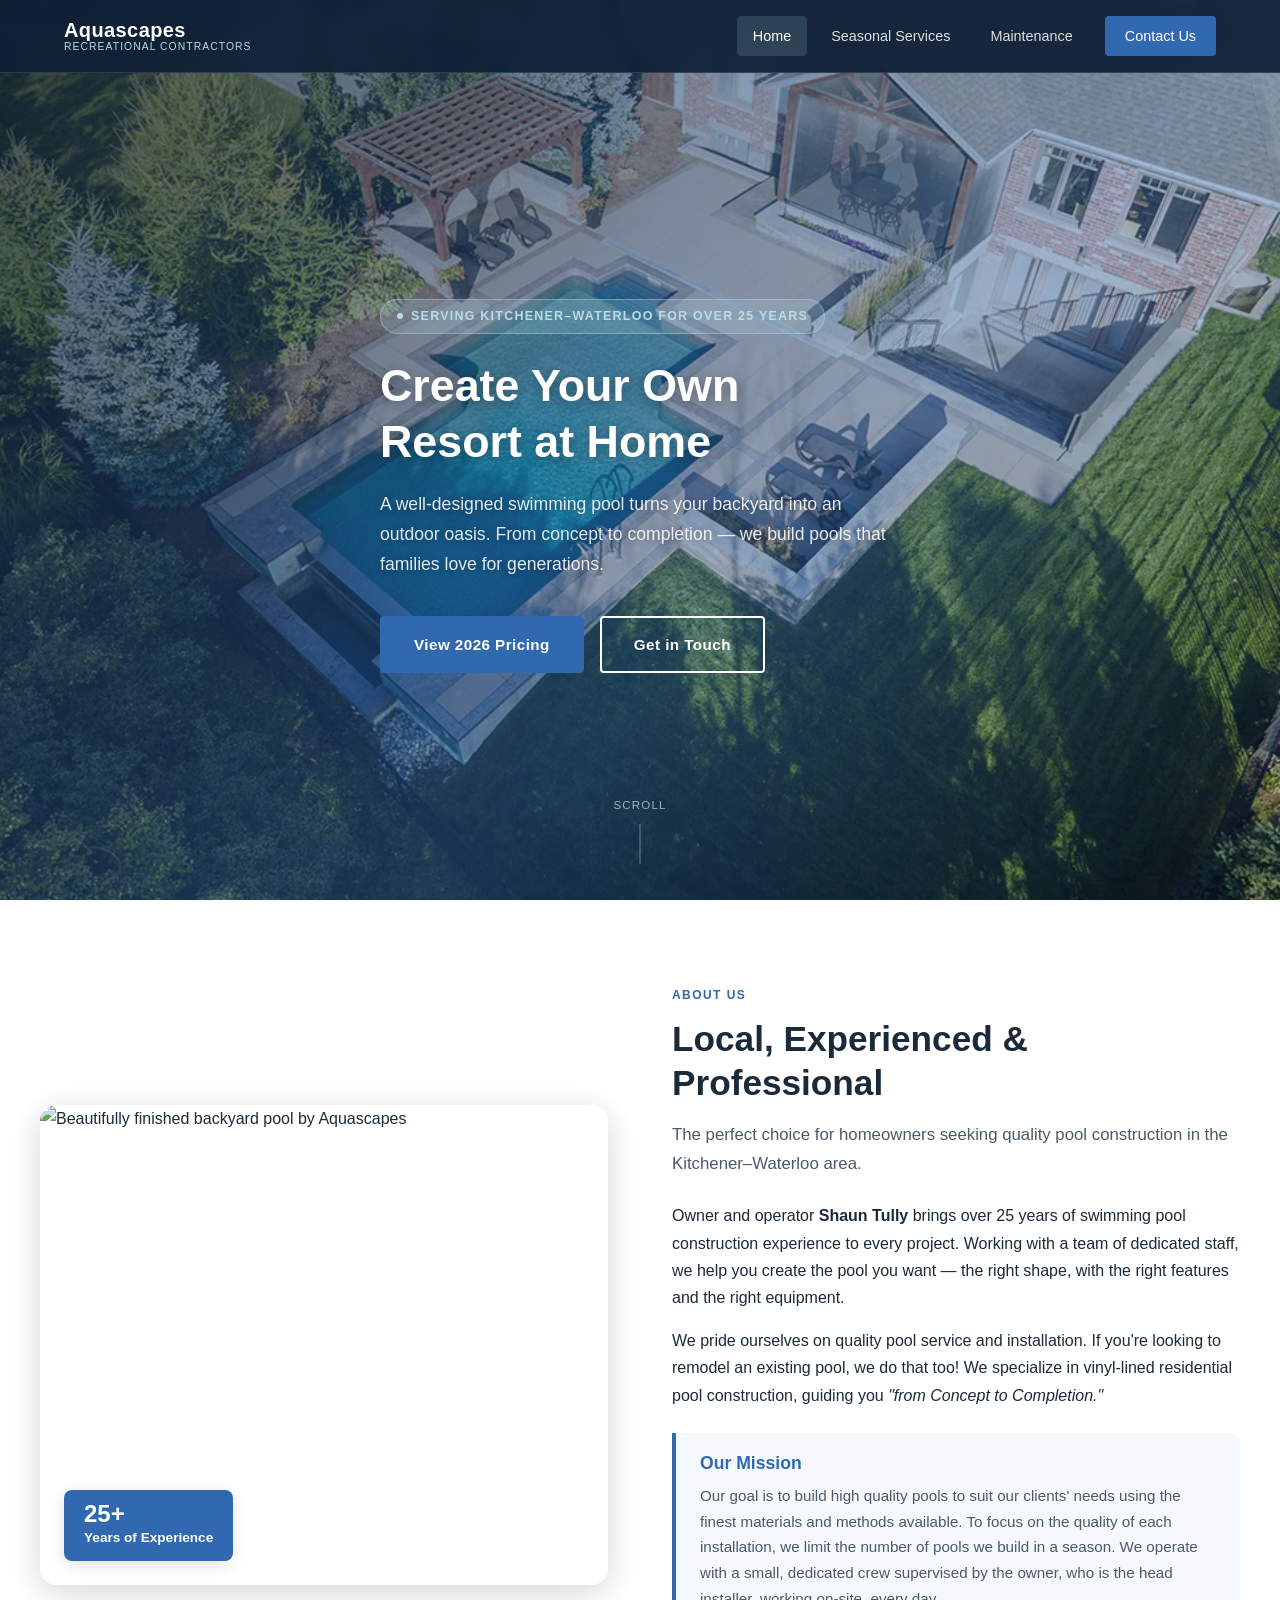
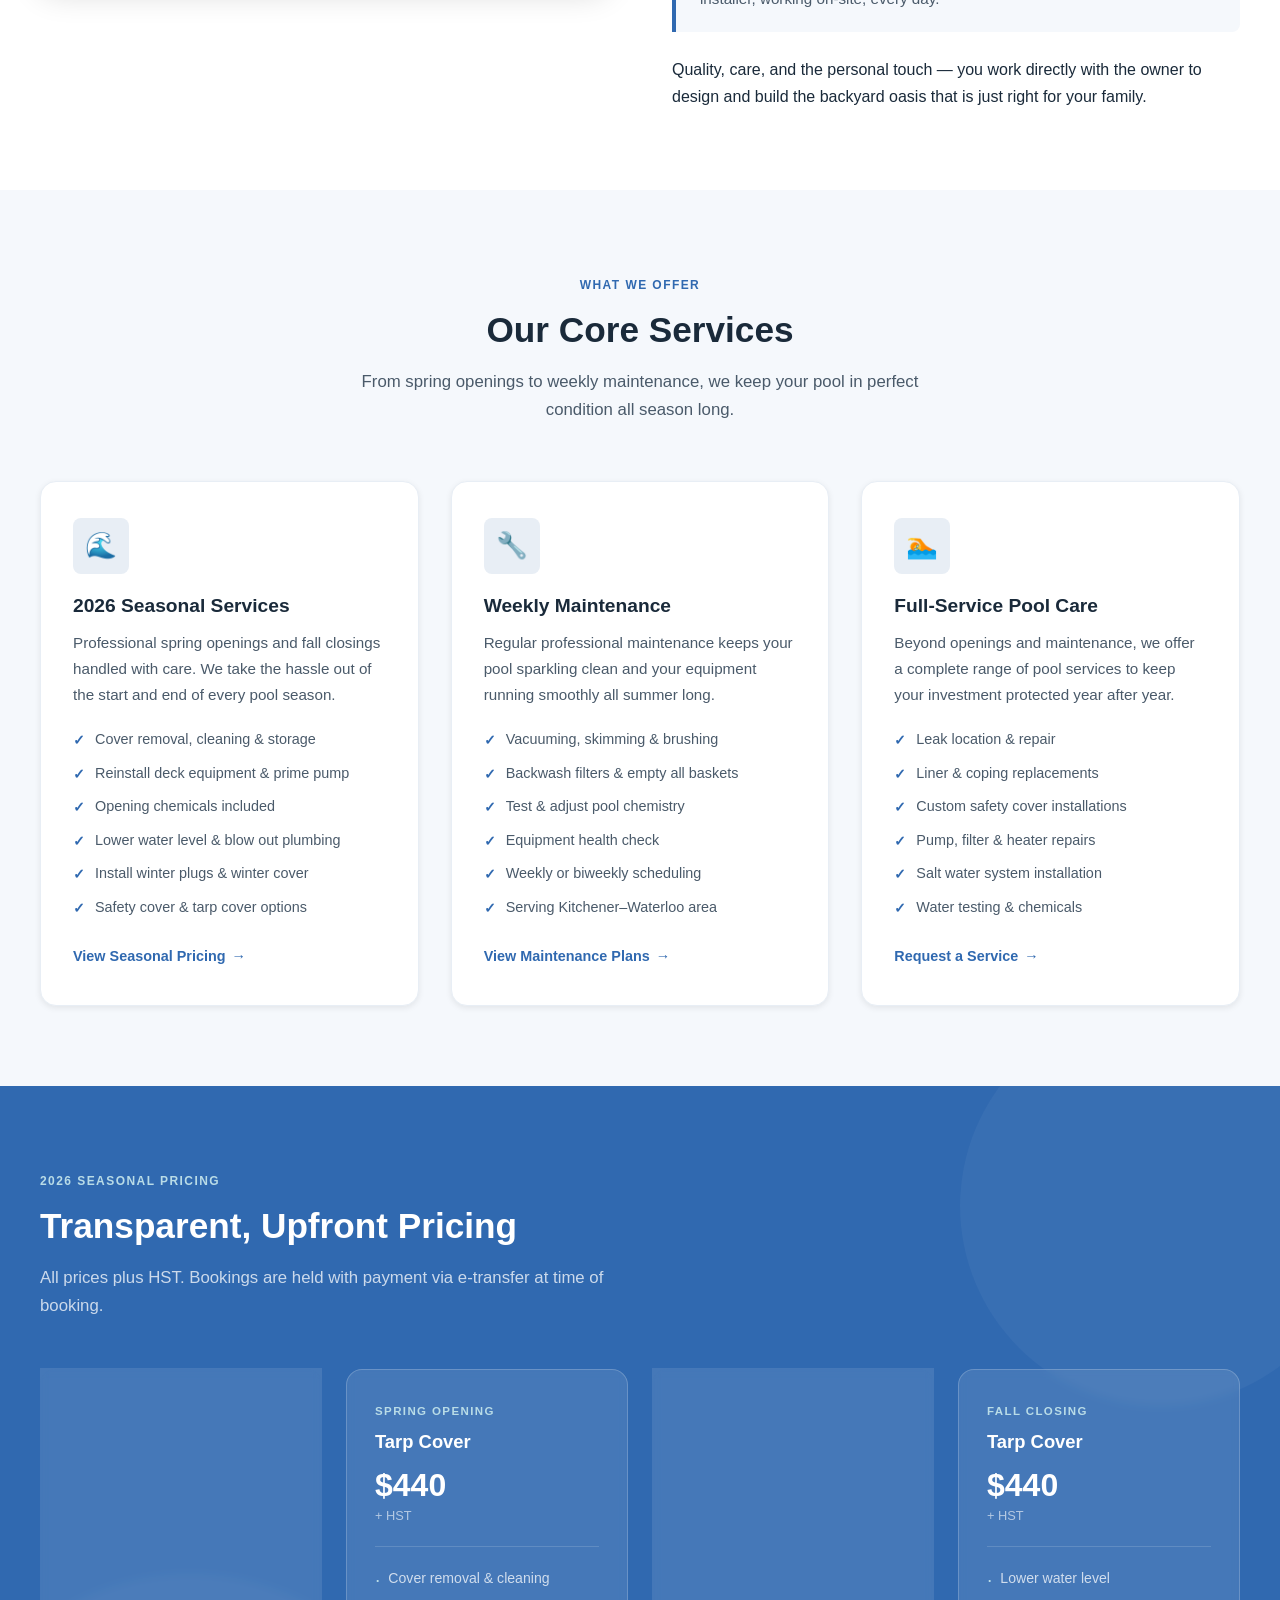
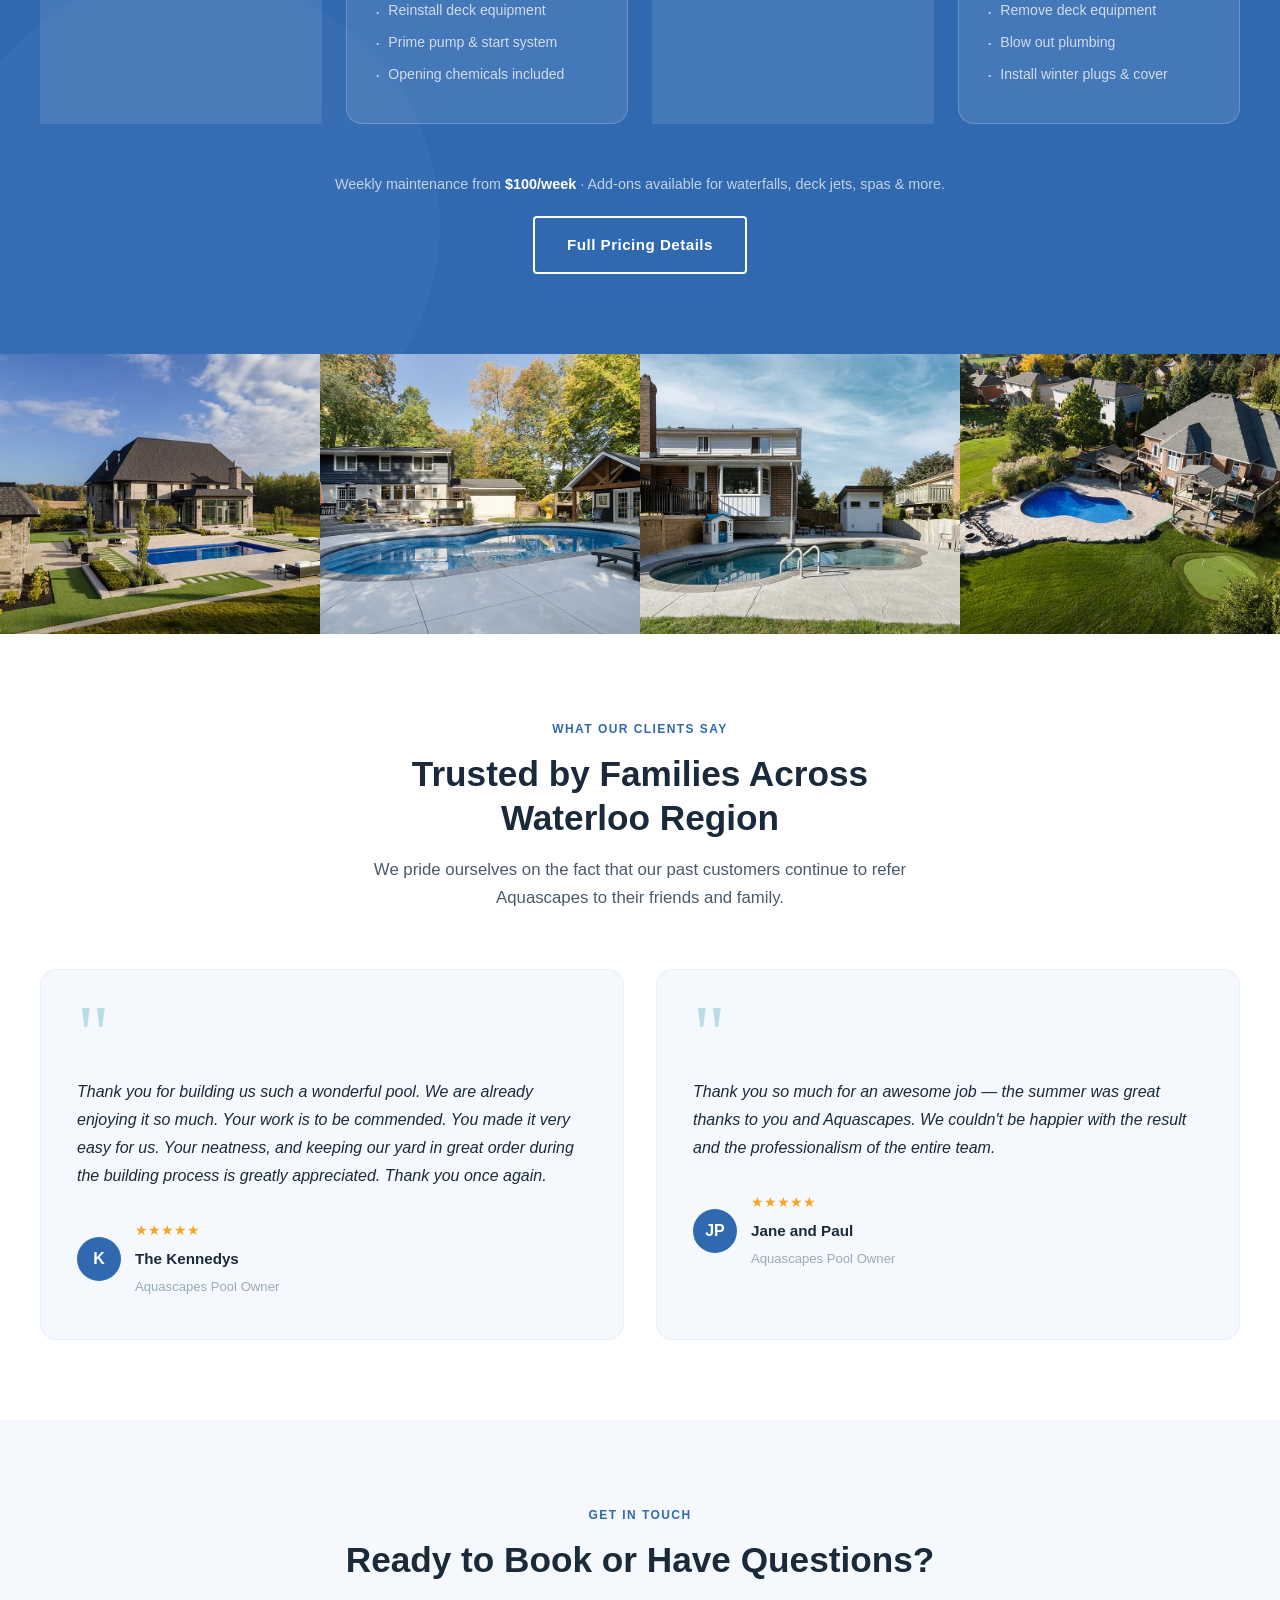
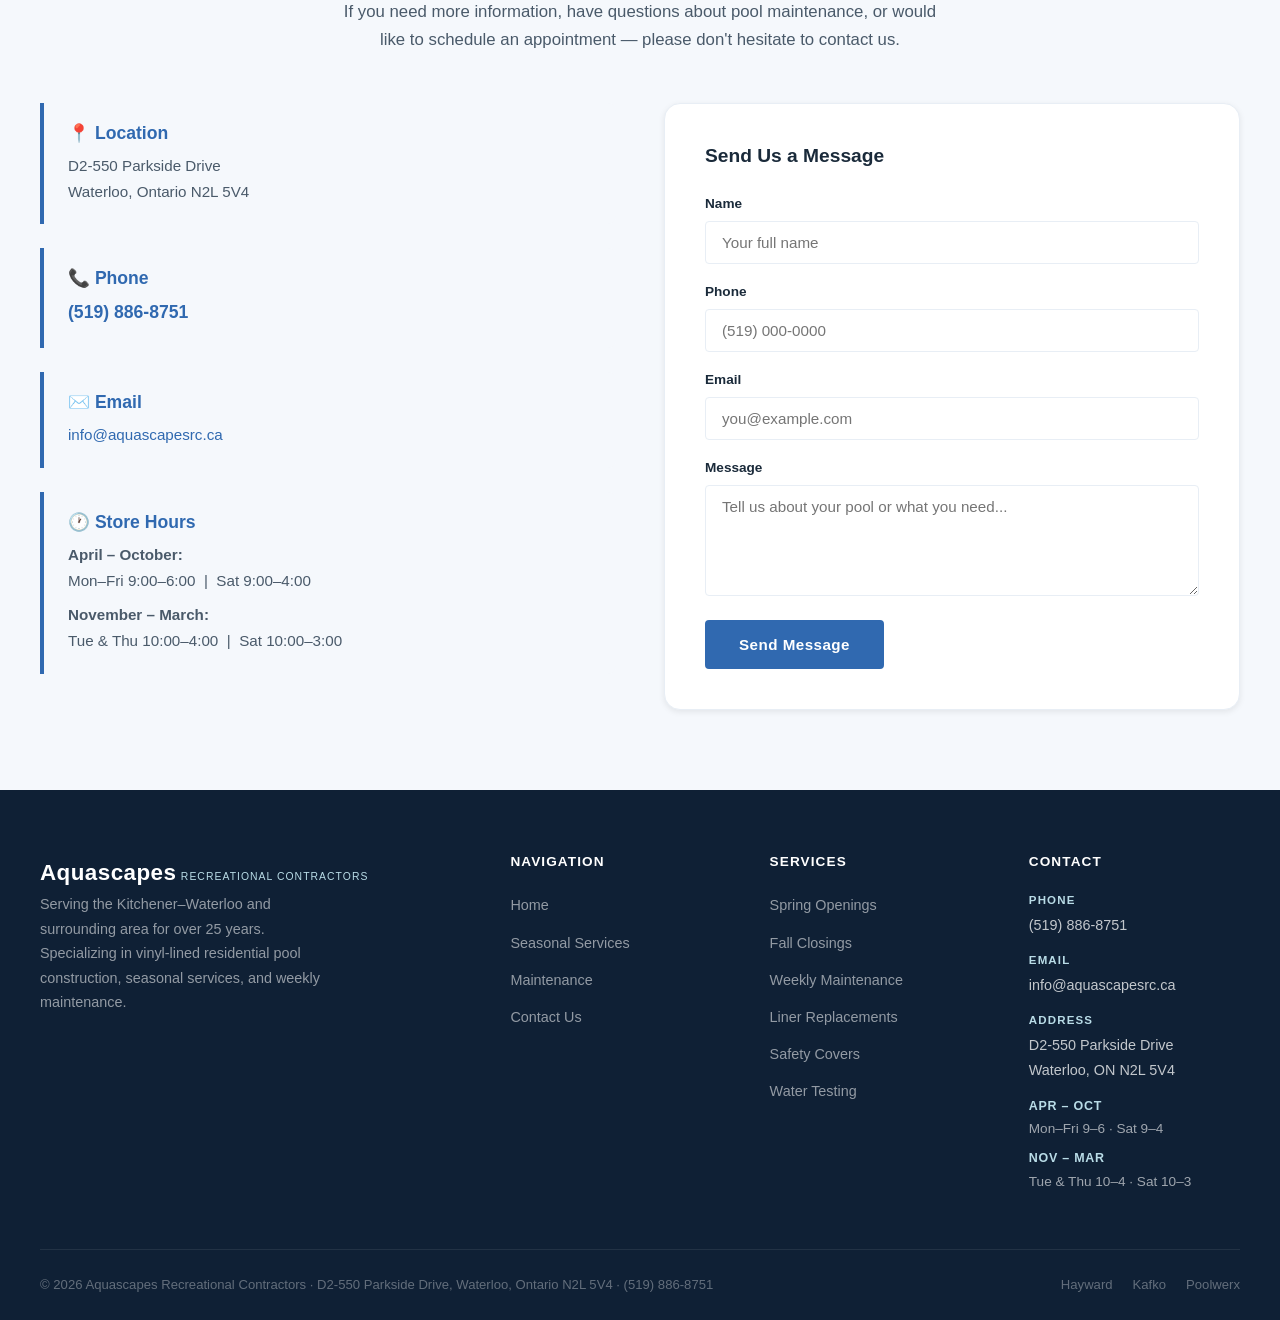
==== index.html @ 09ba7170 "updated md files" ====
<!DOCTYPE html>
<html lang="en">
<head>
  <meta charset="UTF-8">
  <meta name="viewport" content="width=device-width, initial-scale=1.0">
  <meta name="description" content="Pool design, installation and maintenance in Waterloo Ontario. Aquascapes Recreational Contractors builds high quality pools and provides seasonal openings, closings, and weekly maintenance. Serving Kitchener-Waterloo and surrounding area.">
  <meta name="keywords" content="pool installation, pool service, pool opening, pool closing, pool maintenance, Kitchener, Waterloo, Guelph, Ontario, vinyl pool, safety cover">
  <title>Aquascapes Recreational Contractors — Waterloo, Ontario</title>
  <link rel="stylesheet" href="style.css">
</head>
<body>

  <!-- ============================================================
       NAVIGATION
       ============================================================ -->
  <header class="site-header" id="site-header">
    <nav class="nav-inner" aria-label="Main navigation">
      <a href="index.html" class="nav-logo" aria-label="Aquascapes home">
        <span class="nav-logo-name">Aquascapes</span>
        <span class="nav-logo-tagline">Recreational Contractors</span>
      </a>

      <button class="nav-toggle" id="nav-toggle" aria-label="Toggle navigation" aria-expanded="false">
        <span></span>
        <span></span>
        <span></span>
      </button>

      <ul class="nav-menu" id="nav-menu" role="list">
        <li><a href="index.html" class="active">Home</a></li>
        <li><a href="seasonal-services.html">Seasonal Services</a></li>
        <li><a href="maintenance.html">Maintenance</a></li>
        <li><a href="#contact" class="nav-cta">Contact Us</a></li>
      </ul>
    </nav>
  </header>

  <main>

    <!-- ============================================================
         HERO SECTION
         ============================================================ -->
    <section class="hero" id="home" aria-label="Hero">
      <div class="hero-bg" id="hero-bg" role="img" aria-label="Aerial view of a beautiful backyard swimming pool"></div>

      <div class="hero-content">
        <div class="hero-badge">Serving Kitchener–Waterloo for Over 25 Years</div>
        <h1>Create Your Own<br>Resort at Home</h1>
        <p class="hero-sub">
          A well-designed swimming pool turns your backyard into an outdoor oasis.
          From concept to completion — we build pools that families love for generations.
        </p>
        <div class="hero-actions">
          <a href="#pricing" class="btn btn-primary">View 2026 Pricing</a>
          <a href="#contact" class="btn btn-outline">Get in Touch</a>
        </div>
      </div>

      <div class="hero-scroll" aria-hidden="true">Scroll</div>
    </section>

    <!-- ============================================================
         ABOUT / INTRO SECTION
         ============================================================ -->
    <section class="about-section" id="about" aria-labelledby="about-heading">
      <div class="about-grid">

        <div class="about-image-wrap">
          <img
            src="photos/Pool 4/AQU09882.webp"
            alt="Beautifully finished backyard pool by Aquascapes"
            loading="lazy"
          >
          <div class="about-image-badge">
            <strong>25+</strong>
            Years of Experience
          </div>
        </div>

        <div class="about-text">
          <span class="section-label">About Us</span>
          <h2 class="section-title" id="about-heading">Local, Experienced &amp; Professional</h2>
          <p class="section-subtitle">
            The perfect choice for homeowners seeking quality pool construction in the Kitchener–Waterloo area.
          </p>

          <p>
            Owner and operator <strong>Shaun Tully</strong> brings over 25 years of swimming pool construction
            experience to every project. Working with a team of dedicated staff, we help you create the pool
            you want — the right shape, with the right features and the right equipment.
          </p>
          <p>
            We pride ourselves on quality pool service and installation. If you're looking to remodel an
            existing pool, we do that too! We specialize in vinyl-lined residential pool construction,
            guiding you <em>"from Concept to Completion."</em>
          </p>

          <div class="about-mission">
            <h4>Our Mission</h4>
            <p>
              Our goal is to build high quality pools to suit our clients' needs using the finest materials
              and methods available. To focus on the quality of each installation, we limit the number of
              pools we build in a season. We operate with a small, dedicated crew supervised by the owner,
              who is the head installer, working on-site, every day.
            </p>
          </div>

          <p>
            Quality, care, and the personal touch — you work directly with the owner to design and build
            the backyard oasis that is just right for your family.
          </p>
        </div>

      </div>
    </section>

    <!-- ============================================================
         HIGHLIGHTS / SERVICES SECTION
         ============================================================ -->
    <section class="highlights-section" id="services" aria-labelledby="highlights-heading">
      <div class="section-header">
        <span class="section-label">What We Offer</span>
        <h2 class="section-title" id="highlights-heading">Our Core Services</h2>
        <p class="section-subtitle">
          From spring openings to weekly maintenance, we keep your pool in perfect condition all season long.
        </p>
      </div>

      <div class="highlights-grid">

        <!-- Card 1: Seasonal Services -->
        <div class="highlight-card">
          <div class="highlight-icon" aria-hidden="true">🌊</div>
          <h3>2026 Seasonal Services</h3>
          <p>
            Professional spring openings and fall closings handled with care. We take the hassle out of
            the start and end of every pool season.
          </p>
          <ul class="highlight-list" role="list">
            <li>Cover removal, cleaning &amp; storage</li>
            <li>Reinstall deck equipment &amp; prime pump</li>
            <li>Opening chemicals included</li>
            <li>Lower water level &amp; blow out plumbing</li>
            <li>Install winter plugs &amp; winter cover</li>
            <li>Safety cover &amp; tarp cover options</li>
          </ul>
          <a href="seasonal-services.html" class="card-link">View Seasonal Pricing</a>
        </div>

        <!-- Card 2: Weekly Maintenance -->
        <div class="highlight-card">
          <div class="highlight-icon" aria-hidden="true">🔧</div>
          <h3>Weekly Maintenance</h3>
          <p>
            Regular professional maintenance keeps your pool sparkling clean and your equipment running
            smoothly all summer long.
          </p>
          <ul class="highlight-list" role="list">
            <li>Vacuuming, skimming &amp; brushing</li>
            <li>Backwash filters &amp; empty all baskets</li>
            <li>Test &amp; adjust pool chemistry</li>
            <li>Equipment health check</li>
            <li>Weekly or biweekly scheduling</li>
            <li>Serving Kitchener–Waterloo area</li>
          </ul>
          <a href="maintenance.html" class="card-link">View Maintenance Plans</a>
        </div>

        <!-- Card 3: Additional Services -->
        <div class="highlight-card">
          <div class="highlight-icon" aria-hidden="true">🏊</div>
          <h3>Full-Service Pool Care</h3>
          <p>
            Beyond openings and maintenance, we offer a complete range of pool services to keep your
            investment protected year after year.
          </p>
          <ul class="highlight-list" role="list">
            <li>Leak location &amp; repair</li>
            <li>Liner &amp; coping replacements</li>
            <li>Custom safety cover installations</li>
            <li>Pump, filter &amp; heater repairs</li>
            <li>Salt water system installation</li>
            <li>Water testing &amp; chemicals</li>
          </ul>
          <a href="#contact" class="card-link">Request a Service</a>
        </div>

      </div>
    </section>

    <!-- ============================================================
         PRICING PREVIEW SECTION
         ============================================================ -->
    <section class="pricing-section" id="pricing" aria-labelledby="pricing-heading">
      <div class="pricing-inner">
        <span class="section-label">2026 Seasonal Pricing</span>
        <h2 class="section-title" id="pricing-heading">Transparent, Upfront Pricing</h2>
        <p class="section-subtitle">
          All prices plus HST. Bookings are held with payment via e-transfer at time of booking.
        </p>

        <div class="pricing-grid">

          <!-- Opening – Safety Cover -->
          <div class="pricing-card">
            <div class="pricing-card-label">Spring Opening</div>
            <h3>Safety Cover</h3>
            <div class="price">$395</div>
            <div class="price-note">+ HST</div>
            <ul class="price-details" role="list">
              <li>Cover removal &amp; cleaning</li>
              <li>Reinstall deck equipment</li>
              <li>Prime pump &amp; start system</li>
              <li>Opening chemicals included</li>
            </ul>
          </div>

          <!-- Opening – Tarp Cover -->
          <div class="pricing-card">
            <div class="pricing-card-label">Spring Opening</div>
            <h3>Tarp Cover</h3>
            <div class="price">$440</div>
            <div class="price-note">+ HST</div>
            <ul class="price-details" role="list">
              <li>Cover removal &amp; cleaning</li>
              <li>Reinstall deck equipment</li>
              <li>Prime pump &amp; start system</li>
              <li>Opening chemicals included</li>
            </ul>
          </div>

          <!-- Closing – Safety Cover -->
          <div class="pricing-card">
            <div class="pricing-card-label">Fall Closing</div>
            <h3>Safety Cover</h3>
            <div class="price">$405</div>
            <div class="price-note">+ HST</div>
            <ul class="price-details" role="list">
              <li>Lower water level</li>
              <li>Remove deck equipment</li>
              <li>Blow out plumbing</li>
              <li>Install winter plugs &amp; cover</li>
            </ul>
          </div>

          <!-- Closing – Tarp Cover -->
          <div class="pricing-card">
            <div class="pricing-card-label">Fall Closing</div>
            <h3>Tarp Cover</h3>
            <div class="price">$440</div>
            <div class="price-note">+ HST</div>
            <ul class="price-details" role="list">
              <li>Lower water level</li>
              <li>Remove deck equipment</li>
              <li>Blow out plumbing</li>
              <li>Install winter plugs &amp; cover</li>
            </ul>
          </div>

        </div>

        <div class="pricing-cta">
          <p>Weekly maintenance from <strong style="color:#fff;">$100/week</strong> · Add-ons available for waterfalls, deck jets, spas &amp; more.</p>
          <a href="seasonal-services.html" class="btn btn-outline">Full Pricing Details</a>
        </div>
      </div>
    </section>

    <!-- ============================================================
         PHOTO GALLERY STRIP
         ============================================================ -->
    <div class="gallery-strip" aria-label="Pool photo gallery" role="region">
      <div class="gallery-strip-item">
        <img src="photos/Pool 1/DJI_0640.webp" alt="Aerial view of a backyard pool" loading="lazy">
      </div>
      <div class="gallery-strip-item">
        <img src="photos/Pool 3/AQU09813.webp" alt="Pool with beautiful landscaping" loading="lazy">
      </div>
      <div class="gallery-strip-item">
        <img src="photos/Pool 5/AQU09930.webp" alt="Finished pool installation" loading="lazy">
      </div>
      <div class="gallery-strip-item">
        <img src="photos/Pool 6/DJI_0685.webp" alt="Aerial drone view of pool" loading="lazy">
      </div>
    </div>

    <!-- ============================================================
         TESTIMONIALS SECTION
         ============================================================ -->
    <section class="testimonials-section" id="testimonials" aria-labelledby="testimonials-heading">
      <div class="section-header">
        <span class="section-label">What Our Clients Say</span>
        <h2 class="section-title" id="testimonials-heading">Trusted by Families Across Waterloo Region</h2>
        <p class="section-subtitle">
          We pride ourselves on the fact that our past customers continue to refer Aquascapes to their friends and family.
        </p>
      </div>

      <div class="testimonials-grid">

        <!-- Testimonial 1 -->
        <div class="testimonial-card">
          <span class="testimonial-quote-mark" aria-hidden="true">"</span>
          <blockquote>
            Thank you for building us such a wonderful pool. We are already enjoying it so much.
            Your work is to be commended. You made it very easy for us. Your neatness, and keeping
            our yard in great order during the building process is greatly appreciated.
            Thank you once again.
          </blockquote>
          <div class="testimonial-author">
            <div class="testimonial-avatar" aria-hidden="true">K</div>
            <div class="testimonial-author-info">
              <div class="testimonial-stars" aria-label="5 stars">★★★★★</div>
              <strong>The Kennedys</strong>
              <span>Aquascapes Pool Owner</span>
            </div>
          </div>
        </div>

        <!-- Testimonial 2 -->
        <div class="testimonial-card">
          <span class="testimonial-quote-mark" aria-hidden="true">"</span>
          <blockquote>
            Thank you so much for an awesome job — the summer was great thanks to you and Aquascapes.
            We couldn't be happier with the result and the professionalism of the entire team.
          </blockquote>
          <div class="testimonial-author">
            <div class="testimonial-avatar" aria-hidden="true">JP</div>
            <div class="testimonial-author-info">
              <div class="testimonial-stars" aria-label="5 stars">★★★★★</div>
              <strong>Jane and Paul</strong>
              <span>Aquascapes Pool Owner</span>
            </div>
          </div>
        </div>

      </div>
    </section>

    <!-- ============================================================
         CONTACT SECTION
         ============================================================ -->
    <section class="about-section" id="contact" style="background: var(--color-off-white);" aria-labelledby="contact-heading">
      <div style="max-width: var(--max-width); margin: 0 auto;">
        <div style="text-align: center; margin-bottom: 48px;">
          <span class="section-label">Get In Touch</span>
          <h2 class="section-title" id="contact-heading">Ready to Book or Have Questions?</h2>
          <p class="section-subtitle" style="margin: 0 auto;">
            If you need more information, have questions about pool maintenance, or would like to schedule
            an appointment — please don't hesitate to contact us.
          </p>
        </div>

        <div style="display: grid; grid-template-columns: 1fr 1fr; gap: 48px; align-items: start;">

          <!-- Contact Info -->
          <div>
            <div class="about-mission" style="margin-top: 0;">
              <h4>📍 Location</h4>
              <p>D2-550 Parkside Drive<br>Waterloo, Ontario N2L 5V4</p>
            </div>

            <div class="about-mission">
              <h4>📞 Phone</h4>
              <p><a href="tel:5198868751" style="font-size: 1.1rem; font-weight: 600; color: var(--color-primary);">(519) 886-8751</a></p>
            </div>

            <div class="about-mission">
              <h4>✉️ Email</h4>
              <p><a href="mailto:info@aquascapesrc.ca">info@aquascapesrc.ca</a></p>
            </div>

            <div class="about-mission" style="margin-bottom: 0;">
              <h4>🕐 Store Hours</h4>
              <p style="margin-bottom: 8px;"><strong>April – October:</strong><br>Mon–Fri 9:00–6:00 &nbsp;|&nbsp; Sat 9:00–4:00</p>
              <p style="margin: 0;"><strong>November – March:</strong><br>Tue &amp; Thu 10:00–4:00 &nbsp;|&nbsp; Sat 10:00–3:00</p>
            </div>
          </div>

          <!-- Contact Form -->
          <div style="background: var(--color-white); border-radius: var(--radius-lg); padding: 40px; box-shadow: var(--shadow-sm); border: 1px solid var(--color-light-gray);">
            <h3 style="margin-bottom: 24px; font-size: 1.2rem;">Send Us a Message</h3>
            <form action="mailto:info@aquascapesrc.ca" method="post" enctype="text/plain" style="display: flex; flex-direction: column; gap: 16px;">
              <div>
                <label for="contact-name" style="display: block; font-size: 0.85rem; font-weight: 600; margin-bottom: 6px; color: var(--color-text);">Name</label>
                <input type="text" id="contact-name" name="Name" placeholder="Your full name" required
                  style="width: 100%; padding: 12px 16px; border: 1px solid var(--color-light-gray); border-radius: var(--radius-sm); font-size: 0.95rem; font-family: inherit; color: var(--color-text); outline: none; transition: border-color 0.2s ease;"
                  onfocus="this.style.borderColor='var(--color-primary)'" onblur="this.style.borderColor='var(--color-light-gray)'">
              </div>
              <div>
                <label for="contact-phone" style="display: block; font-size: 0.85rem; font-weight: 600; margin-bottom: 6px; color: var(--color-text);">Phone</label>
                <input type="tel" id="contact-phone" name="Phone" placeholder="(519) 000-0000"
                  style="width: 100%; padding: 12px 16px; border: 1px solid var(--color-light-gray); border-radius: var(--radius-sm); font-size: 0.95rem; font-family: inherit; color: var(--color-text); outline: none; transition: border-color 0.2s ease;"
                  onfocus="this.style.borderColor='var(--color-primary)'" onblur="this.style.borderColor='var(--color-light-gray)'">
              </div>
              <div>
                <label for="contact-email" style="display: block; font-size: 0.85rem; font-weight: 600; margin-bottom: 6px; color: var(--color-text);">Email</label>
                <input type="email" id="contact-email" name="Email" placeholder="you@example.com" required
                  style="width: 100%; padding: 12px 16px; border: 1px solid var(--color-light-gray); border-radius: var(--radius-sm); font-size: 0.95rem; font-family: inherit; color: var(--color-text); outline: none; transition: border-color 0.2s ease;"
                  onfocus="this.style.borderColor='var(--color-primary)'" onblur="this.style.borderColor='var(--color-light-gray)'">
              </div>
              <div>
                <label for="contact-message" style="display: block; font-size: 0.85rem; font-weight: 600; margin-bottom: 6px; color: var(--color-text);">Message</label>
                <textarea id="contact-message" name="Message" rows="5" placeholder="Tell us about your pool or what you need..." required
                  style="width: 100%; padding: 12px 16px; border: 1px solid var(--color-light-gray); border-radius: var(--radius-sm); font-size: 0.95rem; font-family: inherit; color: var(--color-text); outline: none; resize: vertical; transition: border-color 0.2s ease;"
                  onfocus="this.style.borderColor='var(--color-primary)'" onblur="this.style.borderColor='var(--color-light-gray)'"></textarea>
              </div>
              <button type="submit" class="btn btn-primary" style="align-self: flex-start;">Send Message</button>
            </form>
          </div>

        </div>
      </div>
    </section>

  </main>

  <!-- ============================================================
       FOOTER
       ============================================================ -->
  <footer class="site-footer" aria-label="Site footer">
    <div class="footer-grid">

      <!-- Brand -->
      <div class="footer-brand footer-col">
        <span class="nav-logo-name">Aquascapes</span>
        <span class="nav-logo-tagline">Recreational Contractors</span>
        <p>
          Serving the Kitchener–Waterloo and surrounding area for over 25 years.
          Specializing in vinyl-lined residential pool construction, seasonal services,
          and weekly maintenance.
        </p>
      </div>

      <!-- Navigation -->
      <div class="footer-col">
        <h5>Navigation</h5>
        <ul role="list">
          <li><a href="index.html">Home</a></li>
          <li><a href="seasonal-services.html">Seasonal Services</a></li>
          <li><a href="maintenance.html">Maintenance</a></li>
          <li><a href="#contact">Contact Us</a></li>
        </ul>
      </div>

      <!-- Services -->
      <div class="footer-col">
        <h5>Services</h5>
        <ul role="list">
          <li><a href="seasonal-services.html">Spring Openings</a></li>
          <li><a href="seasonal-services.html">Fall Closings</a></li>
          <li><a href="maintenance.html">Weekly Maintenance</a></li>
          <li><a href="#services">Liner Replacements</a></li>
          <li><a href="#services">Safety Covers</a></li>
          <li><a href="#services">Water Testing</a></li>
        </ul>
      </div>

      <!-- Contact -->
      <div class="footer-col">
        <h5>Contact</h5>
        <div class="footer-contact-item">
          <span class="label">Phone</span>
          <span class="value"><a href="tel:5198868751">(519) 886-8751</a></span>
        </div>
        <div class="footer-contact-item">
          <span class="label">Email</span>
          <span class="value"><a href="mailto:info@aquascapesrc.ca">info@aquascapesrc.ca</a></span>
        </div>
        <div class="footer-contact-item">
          <span class="label">Address</span>
          <span class="value">D2-550 Parkside Drive<br>Waterloo, ON N2L 5V4</span>
        </div>
        <div class="footer-hours-row">
          <div class="season">Apr – Oct</div>
          <div class="hours">Mon–Fri 9–6 · Sat 9–4</div>
        </div>
        <div class="footer-hours-row">
          <div class="season">Nov – Mar</div>
          <div class="hours">Tue &amp; Thu 10–4 · Sat 10–3</div>
        </div>
      </div>

    </div>

    <div class="footer-bottom">
      <p>© 2026 Aquascapes Recreational Contractors · D2-550 Parkside Drive, Waterloo, Ontario N2L 5V4 · (519) 886-8751</p>
      <div class="footer-bottom-links">
        <a href="http://www.haywardcanada.com/" target="_blank" rel="noopener">Hayward</a>
        <a href="http://www.kafko.com/" target="_blank" rel="noopener">Kafko</a>
        <a href="http://www.poolwerxfab.com/" target="_blank" rel="noopener">Poolwerx</a>
      </div>
    </div>
  </footer>

  <!-- ============================================================
       JAVASCRIPT — Nav scroll effect + mobile toggle
       ============================================================ -->
  <script>
    // Sticky nav shadow on scroll
    const header = document.getElementById('site-header');
    window.addEventListener('scroll', () => {
      if (window.scrollY > 40) {
        header.classList.add('scrolled');
      } else {
        header.classList.remove('scrolled');
      }
    }, { passive: true });

    // Mobile nav toggle
    const toggle = document.getElementById('nav-toggle');
    const menu   = document.getElementById('nav-menu');
    toggle.addEventListener('click', () => {
      const isOpen = menu.classList.toggle('open');
      toggle.setAttribute('aria-expanded', isOpen);
    });

    // Close mobile nav on link click
    menu.querySelectorAll('a').forEach(link => {
      link.addEventListener('click', () => {
        menu.classList.remove('open');
        toggle.setAttribute('aria-expanded', 'false');
      });
    });

    // Subtle hero parallax on scroll
    const heroBg = document.getElementById('hero-bg');
    window.addEventListener('scroll', () => {
      const scrolled = window.scrollY;
      if (scrolled < window.innerHeight) {
        heroBg.style.transform = `scale(1.04) translateY(${scrolled * 0.25}px)`;
      }
    }, { passive: true });
  </script>

</body>
</html>
---- style.css ----
/* ============================================================
   Aquascapes Recreational Contractors — Main Stylesheet
   ============================================================ */

/* ── CSS Custom Properties ── */
:root {
  --color-primary:       #3069B0;
  --color-primary-dark:  #1f4f8a;
  --color-primary-light: #4a85cc;
  --color-accent:        #B9DCE7;
  --color-accent-dark:   #7fbdd0;
  --color-white:         #ffffff;
  --color-off-white:     #f5f8fc;
  --color-light-gray:    #e8eef5;
  --color-mid-gray:      #9aabb8;
  --color-text:          #1a2a3a;
  --color-text-light:    #4a5a6a;
  --color-footer-bg:     #0f2035;
  --color-footer-text:   #c8d8e8;

  --font-heading: 'Segoe UI', Arial, Helvetica, sans-serif;
  --font-body:    'Segoe UI', Arial, Helvetica, sans-serif;

  --radius-sm:  4px;
  --radius-md:  8px;
  --radius-lg:  16px;

  --shadow-sm:  0 2px 6px rgba(0,0,0,0.08);
  --shadow-md:  0 4px 16px rgba(0,0,0,0.12);
  --shadow-lg:  0 8px 32px rgba(0,0,0,0.16);

  --max-width:  1200px;
  --section-pad: 80px 24px;
}

/* ── Reset & Base ── */
*, *::before, *::after {
  box-sizing: border-box;
  margin: 0;
  padding: 0;
}

html {
  scroll-behavior: smooth;
}

body {
  font-family: var(--font-body);
  font-size: 16px;
  line-height: 1.7;
  color: var(--color-text);
  background: var(--color-white);
}

img {
  max-width: 100%;
  display: block;
}

a {
  color: var(--color-primary);
  text-decoration: none;
  transition: color 0.2s ease;
}

a:hover {
  color: var(--color-primary-dark);
}

ul {
  list-style: none;
}

/* ── Typography ── */
h1, h2, h3, h4, h5 {
  font-family: var(--font-heading);
  line-height: 1.25;
  color: var(--color-text);
}

h1 { font-size: clamp(1.8rem, 4vw, 2.8rem); font-weight: 700; }
h2 { font-size: clamp(1.5rem, 3vw, 2.2rem); font-weight: 700; }
h3 { font-size: clamp(1.2rem, 2.5vw, 1.6rem); font-weight: 600; }
h4 { font-size: 1.1rem; font-weight: 600; }
h5 { font-size: 1rem; font-weight: 600; }

p { margin-bottom: 1rem; }
p:last-child { margin-bottom: 0; }

/* ── Layout Helpers ── */
.container {
  max-width: var(--max-width);
  margin: 0 auto;
  padding: 0 24px;
}

.section-label {
  display: inline-block;
  font-size: 0.75rem;
  font-weight: 700;
  letter-spacing: 0.12em;
  text-transform: uppercase;
  color: var(--color-primary);
  margin-bottom: 12px;
}

.section-title {
  margin-bottom: 16px;
}

.section-subtitle {
  font-size: 1.05rem;
  color: var(--color-text-light);
  max-width: 600px;
  margin-bottom: 48px;
}

/* ── Buttons ── */
.btn {
  display: inline-block;
  padding: 14px 32px;
  border-radius: var(--radius-sm);
  font-size: 0.95rem;
  font-weight: 600;
  letter-spacing: 0.03em;
  cursor: pointer;
  transition: background 0.2s ease, transform 0.15s ease, box-shadow 0.2s ease;
  border: 2px solid transparent;
}

.btn-primary {
  background: var(--color-primary);
  color: var(--color-white);
  border-color: var(--color-primary);
}

.btn-primary:hover {
  background: var(--color-primary-dark);
  border-color: var(--color-primary-dark);
  color: var(--color-white);
  transform: translateY(-2px);
  box-shadow: var(--shadow-md);
}

.btn-outline {
  background: transparent;
  color: var(--color-white);
  border-color: var(--color-white);
}

.btn-outline:hover {
  background: var(--color-white);
  color: var(--color-primary);
  transform: translateY(-2px);
  box-shadow: var(--shadow-md);
}

.btn-secondary {
  background: var(--color-accent);
  color: var(--color-primary-dark);
  border-color: var(--color-accent);
}

.btn-secondary:hover {
  background: var(--color-accent-dark);
  border-color: var(--color-accent-dark);
  color: var(--color-primary-dark);
  transform: translateY(-2px);
}

/* ============================================================
   NAVIGATION
   ============================================================ */
.site-header {
  position: fixed;
  top: 0;
  left: 0;
  right: 0;
  z-index: 1000;
  background: rgba(15, 32, 53, 0.92);
  backdrop-filter: blur(8px);
  -webkit-backdrop-filter: blur(8px);
  border-bottom: 1px solid rgba(185, 220, 231, 0.15);
  transition: background 0.3s ease;
}

.site-header.scrolled {
  background: rgba(15, 32, 53, 0.98);
}

.nav-inner {
  display: flex;
  align-items: center;
  justify-content: space-between;
  height: 72px;
  max-width: var(--max-width);
  margin: 0 auto;
  padding: 0 24px;
}

.nav-logo {
  display: flex;
  flex-direction: column;
  line-height: 1.1;
}

.nav-logo-name {
  font-size: 1.25rem;
  font-weight: 700;
  color: var(--color-white);
  letter-spacing: 0.02em;
}

.nav-logo-tagline {
  font-size: 0.65rem;
  font-weight: 400;
  color: var(--color-accent);
  letter-spacing: 0.1em;
  text-transform: uppercase;
}

.nav-logo:hover .nav-logo-name {
  color: var(--color-accent);
}

.nav-menu {
  display: flex;
  align-items: center;
  gap: 8px;
}

.nav-menu li a {
  display: block;
  padding: 8px 16px;
  font-size: 0.9rem;
  font-weight: 500;
  color: rgba(255,255,255,0.85);
  border-radius: var(--radius-sm);
  transition: color 0.2s ease, background 0.2s ease;
}

.nav-menu li a:hover,
.nav-menu li a.active {
  color: var(--color-white);
  background: rgba(185, 220, 231, 0.15);
}

.nav-menu li a.nav-cta {
  background: var(--color-primary);
  color: var(--color-white);
  padding: 8px 20px;
  margin-left: 8px;
}

.nav-menu li a.nav-cta:hover {
  background: var(--color-primary-light);
}

/* Mobile hamburger */
.nav-toggle {
  display: none;
  flex-direction: column;
  gap: 5px;
  cursor: pointer;
  padding: 4px;
  background: none;
  border: none;
}

.nav-toggle span {
  display: block;
  width: 24px;
  height: 2px;
  background: var(--color-white);
  border-radius: 2px;
  transition: transform 0.3s ease, opacity 0.3s ease;
}

/* ============================================================
   HERO SECTION
   ============================================================ */
.hero {
  position: relative;
  height: 100vh;
  min-height: 600px;
  max-height: 900px;
  display: flex;
  align-items: center;
  overflow: hidden;
}

.hero-bg {
  position: absolute;
  inset: 0;
  background-image: url('photos/Pool 2/DJI_0648.webp');
  background-size: cover;
  background-position: center 40%;
  transform: scale(1.04);
  transition: transform 8s ease;
}

.hero-bg::after {
  content: '';
  position: absolute;
  inset: 0;
  background: linear-gradient(
    135deg,
    rgba(15, 32, 53, 0.72) 0%,
    rgba(48, 105, 176, 0.45) 60%,
    rgba(15, 32, 53, 0.30) 100%
  );
}

.hero-content {
  position: relative;
  z-index: 2;
  max-width: var(--max-width);
  margin: 0 auto;
  padding: 0 24px;
  padding-top: 72px; /* offset fixed nav */
}

.hero-badge {
  display: inline-flex;
  align-items: center;
  gap: 8px;
  background: rgba(185, 220, 231, 0.2);
  border: 1px solid rgba(185, 220, 231, 0.4);
  border-radius: 100px;
  padding: 6px 16px;
  font-size: 0.78rem;
  font-weight: 600;
  letter-spacing: 0.1em;
  text-transform: uppercase;
  color: var(--color-accent);
  margin-bottom: 24px;
}

.hero-badge::before {
  content: '';
  width: 6px;
  height: 6px;
  border-radius: 50%;
  background: var(--color-accent);
}

.hero h1 {
  color: var(--color-white);
  max-width: 680px;
  margin-bottom: 20px;
  text-shadow: 0 2px 12px rgba(0,0,0,0.3);
}

.hero-sub {
  font-size: 1.1rem;
  color: rgba(255,255,255,0.88);
  max-width: 520px;
  margin-bottom: 36px;
  text-shadow: 0 1px 6px rgba(0,0,0,0.25);
}

.hero-actions {
  display: flex;
  gap: 16px;
  flex-wrap: wrap;
}

.hero-scroll {
  position: absolute;
  bottom: 36px;
  left: 50%;
  transform: translateX(-50%);
  z-index: 2;
  display: flex;
  flex-direction: column;
  align-items: center;
  gap: 8px;
  color: rgba(255,255,255,0.6);
  font-size: 0.72rem;
  letter-spacing: 0.1em;
  text-transform: uppercase;
  animation: bounce 2s infinite;
}

.hero-scroll::after {
  content: '';
  width: 1px;
  height: 40px;
  background: rgba(255,255,255,0.4);
}

@keyframes bounce {
  0%, 100% { transform: translateX(-50%) translateY(0); }
  50%       { transform: translateX(-50%) translateY(6px); }
}

/* ============================================================
   ABOUT / INTRO SECTION
   ============================================================ */
.about-section {
  padding: var(--section-pad);
  background: var(--color-white);
}

.about-grid {
  display: grid;
  grid-template-columns: 1fr 1fr;
  gap: 64px;
  align-items: center;
  max-width: var(--max-width);
  margin: 0 auto;
}

.about-image-wrap {
  position: relative;
  border-radius: var(--radius-lg);
  overflow: hidden;
  box-shadow: var(--shadow-lg);
}

.about-image-wrap img {
  width: 100%;
  height: 480px;
  object-fit: cover;
}

.about-image-badge {
  position: absolute;
  bottom: 24px;
  left: 24px;
  background: var(--color-primary);
  color: var(--color-white);
  padding: 12px 20px;
  border-radius: var(--radius-md);
  font-size: 0.85rem;
  font-weight: 600;
  box-shadow: var(--shadow-md);
}

.about-image-badge strong {
  display: block;
  font-size: 1.5rem;
  line-height: 1;
}

.about-text .section-subtitle {
  margin-bottom: 24px;
}

.about-mission {
  background: var(--color-off-white);
  border-left: 4px solid var(--color-primary);
  border-radius: 0 var(--radius-md) var(--radius-md) 0;
  padding: 20px 24px;
  margin: 24px 0;
}

.about-mission h4 {
  color: var(--color-primary);
  margin-bottom: 8px;
}

.about-mission p {
  font-size: 0.95rem;
  color: var(--color-text-light);
  margin: 0;
}

/* ============================================================
   HIGHLIGHTS / SERVICES SECTION
   ============================================================ */
.highlights-section {
  padding: var(--section-pad);
  background: var(--color-off-white);
}

.highlights-section .section-header {
  text-align: center;
  max-width: 640px;
  margin: 0 auto 56px;
}

.highlights-section .section-subtitle {
  margin: 0 auto;
}

.highlights-grid {
  display: grid;
  grid-template-columns: repeat(auto-fit, minmax(300px, 1fr));
  gap: 32px;
  max-width: var(--max-width);
  margin: 0 auto;
}

.highlight-card {
  background: var(--color-white);
  border-radius: var(--radius-lg);
  padding: 36px 32px;
  box-shadow: var(--shadow-sm);
  border: 1px solid var(--color-light-gray);
  transition: transform 0.25s ease, box-shadow 0.25s ease;
  position: relative;
  overflow: hidden;
}

.highlight-card::before {
  content: '';
  position: absolute;
  top: 0;
  left: 0;
  right: 0;
  height: 4px;
  background: var(--color-primary);
  transform: scaleX(0);
  transform-origin: left;
  transition: transform 0.3s ease;
}

.highlight-card:hover {
  transform: translateY(-6px);
  box-shadow: var(--shadow-lg);
}

.highlight-card:hover::before {
  transform: scaleX(1);
}

.highlight-icon {
  width: 56px;
  height: 56px;
  background: var(--color-light-gray);
  border-radius: var(--radius-md);
  display: flex;
  align-items: center;
  justify-content: center;
  margin-bottom: 20px;
  font-size: 1.6rem;
  transition: background 0.25s ease;
}

.highlight-card:hover .highlight-icon {
  background: var(--color-accent);
}

.highlight-card h3 {
  margin-bottom: 12px;
  font-size: 1.2rem;
}

.highlight-card p {
  color: var(--color-text-light);
  font-size: 0.95rem;
  margin-bottom: 20px;
}

.highlight-list {
  display: flex;
  flex-direction: column;
  gap: 8px;
}

.highlight-list li {
  display: flex;
  align-items: flex-start;
  gap: 10px;
  font-size: 0.9rem;
  color: var(--color-text-light);
}

.highlight-list li::before {
  content: '✓';
  color: var(--color-primary);
  font-weight: 700;
  flex-shrink: 0;
  margin-top: 1px;
}

.highlight-card .card-link {
  display: inline-flex;
  align-items: center;
  gap: 6px;
  margin-top: 24px;
  font-size: 0.9rem;
  font-weight: 600;
  color: var(--color-primary);
}

.highlight-card .card-link::after {
  content: '→';
  transition: transform 0.2s ease;
}

.highlight-card:hover .card-link::after {
  transform: translateX(4px);
}

/* ============================================================
   PRICING PREVIEW SECTION
   ============================================================ */
.pricing-section {
  padding: var(--section-pad);
  background: var(--color-primary);
  position: relative;
  overflow: hidden;
}

.pricing-section::before {
  content: '';
  position: absolute;
  top: -80px;
  right: -80px;
  width: 400px;
  height: 400px;
  border-radius: 50%;
  background: rgba(255,255,255,0.04);
}

.pricing-section::after {
  content: '';
  position: absolute;
  bottom: -120px;
  left: -60px;
  width: 500px;
  height: 500px;
  border-radius: 50%;
  background: rgba(255,255,255,0.03);
}

.pricing-inner {
  position: relative;
  z-index: 1;
  max-width: var(--max-width);
  margin: 0 auto;
}

.pricing-section .section-label {
  color: var(--color-accent);
}

.pricing-section .section-title {
  color: var(--color-white);
}

.pricing-section .section-subtitle {
  color: rgba(255,255,255,0.75);
}

.pricing-grid {
  display: grid;
  grid-template-columns: repeat(auto-fit, minmax(260px, 1fr));
  gap: 24px;
  margin-bottom: 40px;
}

.pricing-card {
  background: rgba(255,255,255,0.1);
  border: 1px solid rgba(255,255,255,0.2);
  border-radius: var(--radius-lg);
  padding: 32px 28px;
  backdrop-filter: blur(4px);
  transition: background 0.25s ease, transform 0.25s ease;
}

.pricing-card:hover {
  background: rgba(255,255,255,0.16);
  transform: translateY(-4px);
}

.pricing-card-label {
  font-size: 0.72rem;
  font-weight: 700;
  letter-spacing: 0.12em;
  text-transform: uppercase;
  color: var(--color-accent);
  margin-bottom: 8px;
}

.pricing-card h3 {
  color: var(--color-white);
  font-size: 1.15rem;
  margin-bottom: 16px;
}

.pricing-card .price {
  font-size: 2rem;
  font-weight: 700;
  color: var(--color-white);
  line-height: 1;
  margin-bottom: 4px;
}

.pricing-card .price-note {
  font-size: 0.8rem;
  color: rgba(255,255,255,0.6);
  margin-bottom: 20px;
}

.pricing-card .price-details {
  border-top: 1px solid rgba(255,255,255,0.15);
  padding-top: 16px;
  font-size: 0.88rem;
  color: rgba(255,255,255,0.75);
}

.pricing-card .price-details li {
  padding: 4px 0;
  display: flex;
  align-items: center;
  gap: 8px;
}

.pricing-card .price-details li::before {
  content: '·';
  color: var(--color-accent);
  font-size: 1.2rem;
  line-height: 1;
}

.pricing-cta {
  text-align: center;
  padding-top: 8px;
}

.pricing-cta p {
  color: rgba(255,255,255,0.7);
  font-size: 0.9rem;
  margin-bottom: 20px;
}

/* ============================================================
   TESTIMONIALS SECTION
   ============================================================ */
.testimonials-section {
  padding: var(--section-pad);
  background: var(--color-white);
}

.testimonials-section .section-header {
  text-align: center;
  max-width: 560px;
  margin: 0 auto 56px;
}

.testimonials-section .section-subtitle {
  margin: 0 auto;
}

.testimonials-grid {
  display: grid;
  grid-template-columns: repeat(auto-fit, minmax(320px, 1fr));
  gap: 32px;
  max-width: var(--max-width);
  margin: 0 auto;
}

.testimonial-card {
  background: var(--color-off-white);
  border-radius: var(--radius-lg);
  padding: 40px 36px;
  position: relative;
  border: 1px solid var(--color-light-gray);
  transition: box-shadow 0.25s ease;
}

.testimonial-card:hover {
  box-shadow: var(--shadow-md);
}

.testimonial-quote-mark {
  font-size: 5rem;
  line-height: 0.6;
  color: var(--color-accent);
  font-family: Georgia, serif;
  margin-bottom: 20px;
  display: block;
}

.testimonial-card blockquote {
  font-size: 1rem;
  color: var(--color-text);
  line-height: 1.75;
  font-style: italic;
  margin-bottom: 28px;
}

.testimonial-author {
  display: flex;
  align-items: center;
  gap: 14px;
}

.testimonial-avatar {
  width: 44px;
  height: 44px;
  border-radius: 50%;
  background: var(--color-primary);
  display: flex;
  align-items: center;
  justify-content: center;
  font-size: 1rem;
  font-weight: 700;
  color: var(--color-white);
  flex-shrink: 0;
}

.testimonial-author-info strong {
  display: block;
  font-size: 0.95rem;
  color: var(--color-text);
}

.testimonial-author-info span {
  font-size: 0.82rem;
  color: var(--color-mid-gray);
}

.testimonial-stars {
  color: #f5a623;
  font-size: 0.9rem;
  margin-bottom: 4px;
}

/* ============================================================
   PHOTO GALLERY STRIP
   ============================================================ */
.gallery-strip {
  display: grid;
  grid-template-columns: repeat(4, 1fr);
  height: 280px;
  overflow: hidden;
}

.gallery-strip-item {
  overflow: hidden;
  position: relative;
}

.gallery-strip-item img {
  width: 100%;
  height: 100%;
  object-fit: cover;
  transition: transform 0.5s ease;
}

.gallery-strip-item:hover img {
  transform: scale(1.08);
}

/* ============================================================
   FOOTER
   ============================================================ */
.site-footer {
  background: var(--color-footer-bg);
  color: var(--color-footer-text);
  padding: 64px 24px 0;
}

.footer-grid {
  display: grid;
  grid-template-columns: 2fr 1fr 1fr 1fr;
  gap: 48px;
  max-width: var(--max-width);
  margin: 0 auto;
  padding-bottom: 48px;
  border-bottom: 1px solid rgba(255,255,255,0.08);
}

.footer-brand .nav-logo-name {
  font-size: 1.4rem;
  margin-bottom: 4px;
}

.footer-brand .nav-logo-tagline {
  margin-bottom: 16px;
}

.footer-brand p {
  font-size: 0.9rem;
  color: rgba(255,255,255,0.55);
  max-width: 280px;
  margin-bottom: 0;
}

.footer-col h5 {
  color: var(--color-white);
  font-size: 0.85rem;
  letter-spacing: 0.08em;
  text-transform: uppercase;
  margin-bottom: 20px;
}

.footer-col ul {
  display: flex;
  flex-direction: column;
  gap: 10px;
}

.footer-col ul li a {
  font-size: 0.9rem;
  color: rgba(255,255,255,0.55);
  transition: color 0.2s ease;
}

.footer-col ul li a:hover {
  color: var(--color-accent);
}

.footer-contact-item {
  display: flex;
  flex-direction: column;
  gap: 2px;
  margin-bottom: 14px;
}

.footer-contact-item .label {
  font-size: 0.72rem;
  font-weight: 700;
  letter-spacing: 0.1em;
  text-transform: uppercase;
  color: var(--color-accent);
}

.footer-contact-item .value {
  font-size: 0.9rem;
  color: rgba(255,255,255,0.75);
}

.footer-contact-item .value a {
  color: rgba(255,255,255,0.75);
}

.footer-contact-item .value a:hover {
  color: var(--color-accent);
}

.footer-hours-row {
  margin-bottom: 8px;
}

.footer-hours-row .season {
  font-size: 0.78rem;
  font-weight: 700;
  color: var(--color-accent);
  text-transform: uppercase;
  letter-spacing: 0.06em;
}

.footer-hours-row .hours {
  font-size: 0.85rem;
  color: rgba(255,255,255,0.6);
}

.footer-bottom {
  max-width: var(--max-width);
  margin: 0 auto;
  padding: 24px 0;
  display: flex;
  align-items: center;
  justify-content: space-between;
  flex-wrap: wrap;
  gap: 12px;
}

.footer-bottom p {
  font-size: 0.82rem;
  color: rgba(255,255,255,0.35);
  margin: 0;
}

.footer-bottom-links {
  display: flex;
  gap: 20px;
}

.footer-bottom-links a {
  font-size: 0.82rem;
  color: rgba(255,255,255,0.35);
}

.footer-bottom-links a:hover {
  color: var(--color-accent);
}

/* ============================================================
   RESPONSIVE
   ============================================================ */
@media (max-width: 1024px) {
  .about-grid {
    grid-template-columns: 1fr;
    gap: 40px;
  }

  .about-image-wrap img {
    height: 360px;
  }

  .footer-grid {
    grid-template-columns: 1fr 1fr;
    gap: 36px;
  }
}

@media (max-width: 768px) {
  :root {
    --section-pad: 56px 20px;
  }

  .nav-menu {
    display: none;
    position: absolute;
    top: 72px;
    left: 0;
    right: 0;
    background: rgba(15, 32, 53, 0.98);
    flex-direction: column;
    padding: 16px;
    gap: 4px;
    border-top: 1px solid rgba(255,255,255,0.08);
  }

  .nav-menu.open {
    display: flex;
  }

  .nav-menu li a {
    padding: 12px 16px;
    font-size: 1rem;
  }

  .nav-toggle {
    display: flex;
  }

  .hero {
    max-height: 700px;
  }

  .hero-actions {
    flex-direction: column;
    align-items: flex-start;
  }

  .gallery-strip {
    grid-template-columns: repeat(2, 1fr);
    height: 320px;
  }

  .footer-grid {
    grid-template-columns: 1fr;
    gap: 32px;
  }

  .footer-bottom {
    flex-direction: column;
    align-items: flex-start;
  }

  .pricing-grid {
    grid-template-columns: 1fr;
  }
}

@media (max-width: 480px) {
  .gallery-strip {
    grid-template-columns: 1fr 1fr;
    height: 240px;
  }

  .testimonials-grid {
    grid-template-columns: 1fr;
  }

  .highlights-grid {
    grid-template-columns: 1fr;
  }
}
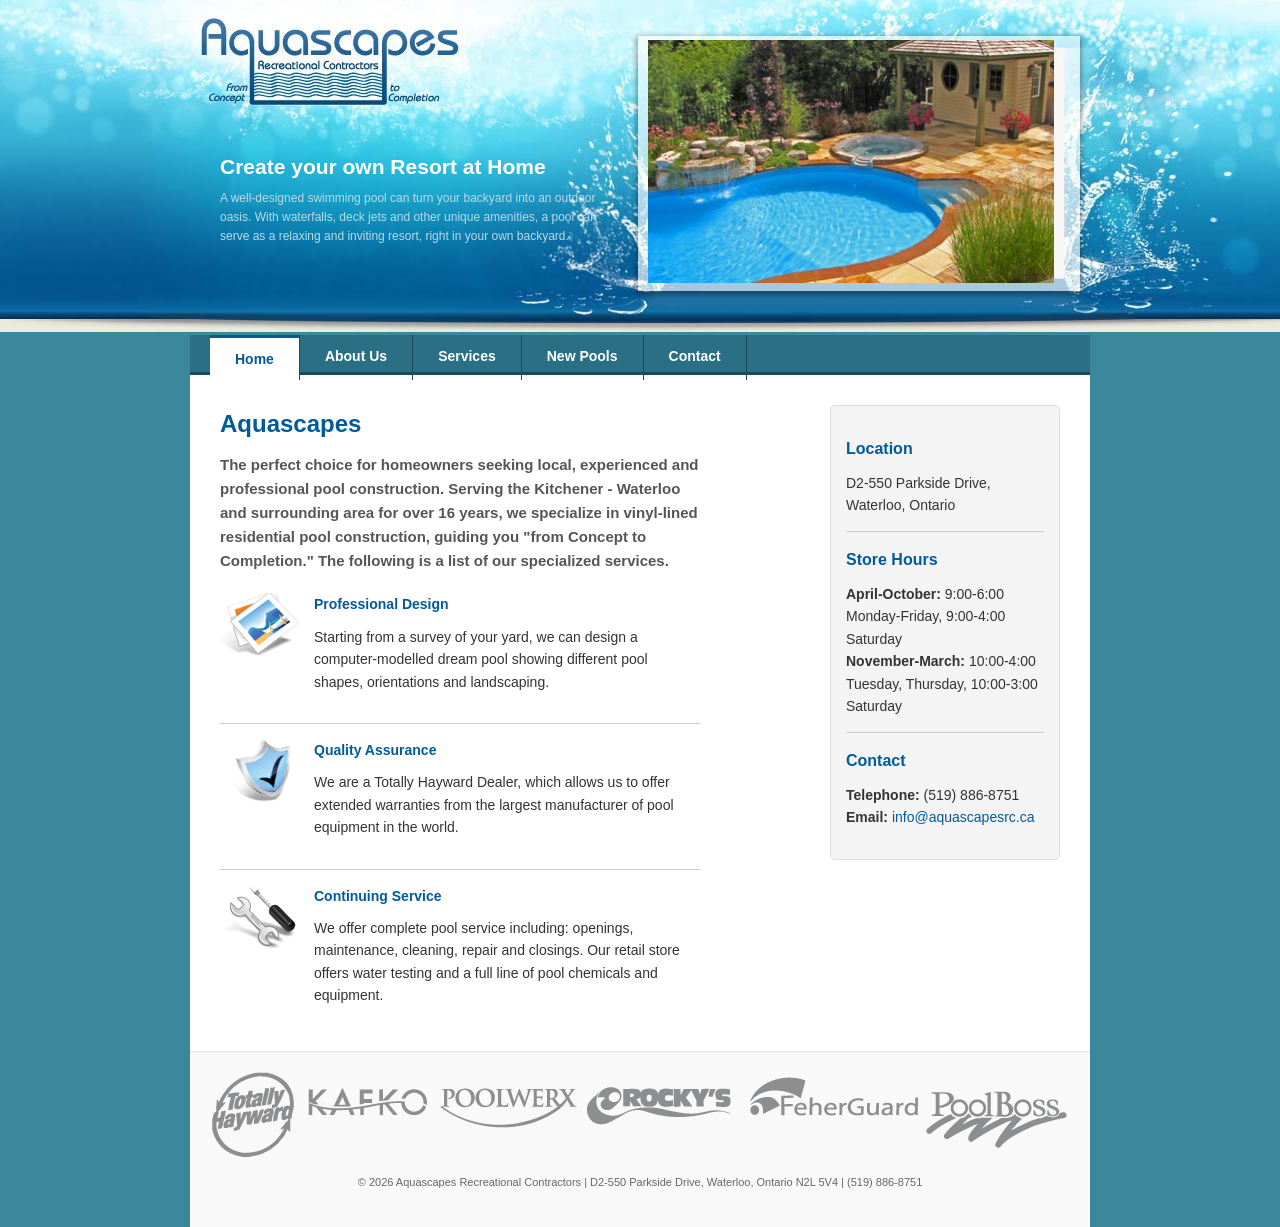
==== commit e003bd82: "images" ====
--- a/index.html
+++ b/index.html
@@ -1,537 +1,350 @@
 <!DOCTYPE html>
 <html lang="en">
 <head>
-  <meta charset="UTF-8">
-  <meta name="viewport" content="width=device-width, initial-scale=1.0">
-  <meta name="description" content="Pool design, installation and maintenance in Waterloo Ontario. Aquascapes Recreational Contractors builds high quality pools and provides seasonal openings, closings, and weekly maintenance. Serving Kitchener-Waterloo and surrounding area.">
-  <meta name="keywords" content="pool installation, pool service, pool opening, pool closing, pool maintenance, Kitchener, Waterloo, Guelph, Ontario, vinyl pool, safety cover">
-  <title>Aquascapes Recreational Contractors — Waterloo, Ontario</title>
-  <link rel="stylesheet" href="style.css">
+    <meta charset="UTF-8">
+    <meta name="viewport" content="width=device-width, initial-scale=1.0">
+    <title>Aquascapes Recreational Contractors</title>
+    <meta name="description" content="Pool design, installation and maintenance in Waterloo Ontario - Canada. We build high quality pools using the best materials and methods to suit our client's needs. We service the area of Kitchener, Waterloo, Cambridge, Guelph Ontario.">
+    <meta name="keywords" content="pool, installation, service, supplies, repairs, kitchener, waterloo, guelph, kafko, hayward, goldline, salt water pool, chlorinator, landscaping, leisurescapes, leak detection, pool leak, safety cover, pool cover, pool liner.">
+    
+    <link rel="stylesheet" type="text/css" href="css/style.css">
+    <link rel="icon" href="icon.ico">
 </head>
 <body>
-
-  <!-- ============================================================
-       NAVIGATION
-       ============================================================ -->
-  <header class="site-header" id="site-header">
-    <nav class="nav-inner" aria-label="Main navigation">
-      <a href="index.html" class="nav-logo" aria-label="Aquascapes home">
-        <span class="nav-logo-name">Aquascapes</span>
-        <span class="nav-logo-tagline">Recreational Contractors</span>
-      </a>
-
-      <button class="nav-toggle" id="nav-toggle" aria-label="Toggle navigation" aria-expanded="false">
-        <span></span>
-        <span></span>
-        <span></span>
-      </button>
-
-      <ul class="nav-menu" id="nav-menu" role="list">
-        <li><a href="index.html" class="active">Home</a></li>
-        <li><a href="seasonal-services.html">Seasonal Services</a></li>
-        <li><a href="maintenance.html">Maintenance</a></li>
-        <li><a href="#contact" class="nav-cta">Contact Us</a></li>
-      </ul>
-    </nav>
-  </header>
-
-  <main>
-
-    <!-- ============================================================
-         HERO SECTION
-         ============================================================ -->
-    <section class="hero" id="home" aria-label="Hero">
-      <div class="hero-bg" id="hero-bg" role="img" aria-label="Aerial view of a beautiful backyard swimming pool"></div>
-
-      <div class="hero-content">
-        <div class="hero-badge">Serving Kitchener–Waterloo for Over 25 Years</div>
-        <h1>Create Your Own<br>Resort at Home</h1>
-        <p class="hero-sub">
-          A well-designed swimming pool turns your backyard into an outdoor oasis.
-          From concept to completion — we build pools that families love for generations.
-        </p>
-        <div class="hero-actions">
-          <a href="#pricing" class="btn btn-primary">View 2026 Pricing</a>
-          <a href="#contact" class="btn btn-outline">Get in Touch</a>
+    <div id="headerback">
+        <div id="container">
+            <header id="header">
+                <!-- START FADE DISPLAY (Hero Slider) -->
+                <div id="display">
+                    <!-- POOL 1 DISPLAY -->
+                    <div class="display_item active">
+                        <div class="display_text">
+                            <h1>Create your own Resort at Home</h1>
+                            <p>A well-designed swimming pool can turn your backyard into an outdoor oasis. With waterfalls, deck jets and other unique amenities, a pool can serve as a relaxing and inviting resort, right in your own backyard.</p>
+                        </div>
+                        <img src="images/aqua_pool_1.jpg" alt="SwimmingPool">
+                    </div>
+                    
+                    <!-- POOL 2 DISPLAY -->
+                    <div class="display_item">
+                        <div class="display_text">
+                            <h1>Create your own Resort at Home</h1>
+                            <p>A well-designed swimming pool can turn your backyard into an outdoor oasis. With waterfalls, deck jets and other unique amenities, a pool can serve as a relaxing and inviting resort, right in your own backyard.</p>
+                        </div>
+                        <img src="images/aqua_pool_2.jpg" alt="SwimmingPool">
+                    </div>
+                    
+                    <!-- POOL 3 DISPLAY -->
+                    <div class="display_item">
+                        <div class="display_text">
+                            <h1>Encourage Family Time</h1>
+                            <p>You'll make lasting memories as you teach your kids to swim, play with them in the pool, and barbecue by the water. When you build a pool, you're actually creating a fun place for your family to spend time together.</p>
+                        </div>
+                        <img src="images/aqua_pool_3.jpg" alt="SwimmingPool">
+                    </div>
+                    
+                    <!-- POOL 4 DISPLAY -->
+                    <div class="display_item">
+                        <div class="display_text">
+                            <h1>Encourage Family Time</h1>
+                            <p>You'll make lasting memories as you teach your kids to swim, play with them in the pool, and barbecue by the water. When you build a pool, you're actually creating a fun place for your family to spend time together.</p>
+                        </div>
+                        <img src="images/aqua_pool_4.jpg" alt="SwimmingPool">
+                    </div>
+                    
+                    <!-- POOL 5 DISPLAY -->
+                    <div class="display_item">
+                        <div class="display_text">
+                            <h1>A Gathering Place for Friends</h1>
+                            <p>A swimming pool in your backyard gives your kids and their friends a place to play that is both convenient and safe. You can have peace of mind knowing that your children are close by.</p>
+                        </div>
+                        <img src="images/aqua_pool_5.jpg" alt="SwimmingPool">
+                    </div>
+
+                    <!-- POOL 6 DISPLAY -->
+                    <div class="display_item">
+                        <div class="display_text">
+                            <h1>A Gathering Place for Friends</h1>
+                            <p>A swimming pool in your backyard gives your kids and their friends a place to play that is both convenient and safe. You can have peace of mind knowing that your children are close by.</p>
+                        </div>
+                        <img src="images/aqua_pool_6.jpg" alt="SwimmingPool">
+                    </div>
+                </div>
+            </header>
+
+            <div id="main">
+                <!-- START NAVIGATION -->
+                <nav id="navigation">
+                    <ul>
+                        <li class="tab active" data-target="home">Home</li>
+                        <li class="tab" data-target="about">About Us</li>
+                        <li class="tab" data-target="services">Services</li>
+                        <li class="tab" data-target="pools">New Pools</li>
+                        <li class="tab" data-target="contact">Contact</li>
+                    </ul>
+                </nav>
+                
+                <div id="content">
+                    <div id="jFlowSlide">
+                        <!-- START HOME PAGE -->
+                        <div class="page" id="home">
+                            <div class="left">
+                                <h1>Aquascapes</h1>
+                                <p class="intro">The perfect choice for homeowners seeking local, experienced and professional pool construction. Serving the Kitchener - Waterloo and surrounding area for over 16 years, we specialize in vinyl-lined residential pool construction, guiding you "from Concept to Completion." The following is a list of our specialized services.</p>
+                                
+                                <table>
+                                    <tr>
+                                        <td><img src="images/icon_designs2.png" alt="Increased Performance" class="leftimage"></td>
+                                        <td>
+                                            <h5>Professional Design</h5>
+                                            <p>Starting from a survey of your yard, we can design a computer-modelled dream pool showing different pool shapes, orientations and landscaping.</p>
+                                        </td>
+                                    </tr>
+                                </table>
+                            
+                                <hr>
+                                
+                                <table>
+                                    <tr>
+                                        <td><img src="images/icon_quality.png" alt="Better Ideas" class="leftimage"></td>
+                                        <td>
+                                            <h5>Quality Assurance</h5>
+                                            <p>We are a Totally Hayward Dealer, which allows us to offer extended warranties from the largest manufacturer of pool equipment in the world.</p>
+                                        </td>
+                                    </tr>
+                                </table>
+                                
+                                <hr>
+                                
+                                <table>
+                                    <tr>
+                                        <td><img src="images/icon_tools2.png" alt="Improved Security" class="leftimage"></td>
+                                        <td>
+                                            <h5>Continuing Service</h5>
+                                            <p>We offer complete pool service including: openings, maintenance, cleaning, repair and closings. Our retail store offers water testing and a full line of pool chemicals and equipment.</p>
+                                        </td>
+                                    </tr>
+                                </table>
+                            </div>
+                            
+                            <div class="right">
+                                <div class="right_back">
+                                    <h4>Location</h4>
+                                    <p>D2-550 Parkside Drive, Waterloo, Ontario</p>
+                                    <hr>
+                                    <h4>Store Hours</h4>
+                                    <p><strong>April-October: </strong> 9:00-6:00 Monday-Friday, 9:00-4:00 Saturday<br>
+                                    <strong>November-March: </strong> 10:00-4:00 Tuesday, Thursday, 10:00-3:00 Saturday</p>
+                                    <hr>
+                                    <h4>Contact</h4>
+                                    <p><strong>Telephone:</strong> (519) 886-8751<br>
+                                    <strong>Email:</strong> <a href="mailto:info@aquascapesrc.ca">info@aquascapesrc.ca</a></p>
+                                </div>
+                            </div>
+                            <div class="spacer"></div>
+                        </div>
+                        
+                        <!-- START ABOUT US PAGE -->
+                        <div class="page" id="about" style="display: none;">
+                            <div class="right_back_2">                  
+                                <div class="left">
+                                    <h1>About Us</h1>
+                                    <p>Owner and operator Shaun Tully brings over 25 years of swimming pool construction experience to every project. Working with a team of dedicated staff, we help you to create the pool you want, the right shape, with the right features and the right equipment.</p>
+                                    <p>We pride ourselves on quality pool service and installation. If you're looking to remodel an existing pool, we do that too!</p>
+                                    <hr>
+                                    <h1>What Makes Us Unique</h1>
+                                    <p>Quality, care, and the personal touch. You work with the owner to design and build the backyard oasis that is just right for your family.</p>
+                                </div>
+                                    
+                                <div class="right">
+                                    <div class="right_back_2b"> 
+                                        <h4>Our Mission</h4>
+                                        <p>Our goal is to build high quality pools to suit our clients' needs using the finest materials and methods available. To focus on the quality of each installation, we limit the number of pools we build in a season. We operate with a small, dedicated crew supervised by the owner, who is the head installer, working on-site, every day.</p>
+                                    </div>
+                                </div>
+                            </div>
+                            <div class="spacer"></div>
+                        </div>
+                        
+                        <!-- START SERVICES PAGE -->
+                        <div class="page" id="services" style="display: none;">   
+                            <div class="left">
+                                <div class="right_back_2c">
+                                    <h1>Services</h1>
+                                    <p>Our Waterloo office at 550 Parkside Drive provides us a central location for our pool services and new pool installations. Come in for a water test, pool chemicals or replacement pool parts from Hayward, Jacuzzi, and many others. We also carry a full range of pool equipment including pool cleaners, salt water systems, solar blankets, rollers, safety covers, as well as pumps and filters.</p>
+                                    
+                                    <hr>
+                                    <h4>We Offer:</h4>
+                                    <ul>
+                                        <li>Seasonal pool openings & closings</li>
+                                        <li>Weekly pool maintenance service </li>
+                                        <li>Leak location and repair</li>
+                                        <li>Liner and coping replacements</li>
+                                        <li>Complete reconstruction of older pools</li>
+                                        <li>Custom safety cover installations</li>
+                                        <li>Pump, filter and heater repairs and replacement</li>
+                                        <li>Salt water system installation</li>
+                                        <li>Solar heating installation</li>
+                                        <li>Water testing</li>
+                                    </ul>
+                                </div>
+                            </div>
+                            <div class="right">
+                                <div class="right_back_3">
+                                    <h4>Our Team</h4>
+                                    <p>Knowledgeable, professional, trained, experienced and friendly. You'll notice our dedicated staff returns to us year after year, giving you the best in service and reliability.</p>
+                                </div>
+                            </div>
+                            <div class="spacer"></div>
+                        </div>
+                        
+                        <!-- START NEW POOLS PAGE -->
+                        <div class="page" id="pools" style="display: none;">
+                            <div class="left">
+                                <h1>New Pools</h1>
+                                <p>Each pool installation is unique, and your pool will be designed with the features and accessories needed to create your perfect outdoor oasis. We start by listening to your needs, and develop a full plan for every element of your pool project. Our experience has shown that careful planning in the design stage makes the construction flow smoothly, leading to the timely completion of a well-crafted pool.</p>
+                                <p>To construct your new Aquascapes pool, we use only the finest components from the best suppliers in the business. Our pool kits are from Kafko and Hayward supplies our circulation, filtration and control components. Aquascapes is committed to using the latest construction methods and techniques to ensure the highest quality and energy efficiency levels possible. Careful thought goes into equipment selection and plumbing design for each installation to provide the best water quality possible while using the least energy - keeping long-term operating costs low.</p>
+                                <p>We pride ourselves on the fact that our past customers continue to refer Aquascapes to their friends and family. Contact us and experience the Aquascapes difference today.</p>
+                            </div>
+                                
+                            <div class="right">
+                                <div class="right_back_4">
+                                    <h4>Testimonials</h4>
+                                    <p>Thank you for building us such a wonderful pool. We are already enjoying it so much. Your work is to be commended. You made it very easy for us. Your neatness, and keeping our yard in great order during the building process is greatly appreciated. Thank you once again,</p><br> 
+                                    <p><i>- The Kennedy's</i></p> 
+                                    <hr>
+                                    <p>Thank you so much for an awesome job, the summer was great thanks to you and Aquascapes.</p><br> 
+                                    <p><i> - Jane and Paul </i></p>
+                                </div>
+                            </div>
+                            <div class="spacer"></div>
+                        </div>
+                        
+                        <!-- START CONTACT US PAGE -->
+                        <div class="page" id="contact" style="display: none;">
+                            <div class="left">
+                                <h1>Contact Us</h1>
+                                <p>If you need more information, have any general questions about pool maintenance, or would like to schedule an appointment to talk about a new pool installation - please don't hesitate to contact us.</p>
+                                <div id="contact_form" class="form">
+                                    <form id="commentForm" name="commentForm" method="post" action="https://aquascapesrc.ca/contactengine.php" enctype="multipart/form-data">
+                                        <div class="field">
+                                            <label>Name
+                                                <span class="small">Add your name</span>
+                                            </label>
+                                            <input name="Name" type="text" required>
+                                        </div>
+                                        <div class="field">
+                                            <label>Phone
+                                            <span class="small">Telephone number</span>
+                                            </label>
+                                            <input id="phone" name="Tel" type="tel" class="phoneUS" required>
+                                        </div>
+                                        <div class="field">
+                                            <label>Email
+                                                <span class="small">Add a valid address</span>
+                                            </label>
+                                            <input name="email" type="email" id="cemail" class="email" required>
+                                        </div>
+                                        <div class="field">
+                                            <label>Message
+                                                <span class="small">Communicate with us</span>
+                                            </label>
+                                            <textarea name="Message" cols="30" rows="7" required></textarea>
+                                        </div>
+                                        <div class="none" style="display:none;">
+                                            <label>Leave this field blank
+                                                <span class="small">If you are human</span>
+                                            </label>
+                                            <textarea name="url" type="text"></textarea>
+                                        </div>
+
+                                        <button type="submit" value="submit">Send Message</button>
+                                        <div class="spacer"></div>
+                                    </form>
+                                </div>
+                            </div>
+                            
+                            <div class="right">
+                                <div class="right_back_5">
+                                    <h4>Location</h4>
+                                    <p>D2-550 Parkside Drive, <br>Waterloo, Ontario N2L 5V4</p>
+                                    <hr>
+                                    <h4>Store Hours</h4>
+                                    <p><strong>April-October: </strong> 9:00-6:00 Monday-Friday, 9:00-4:00 Saturday<br>
+                                    <strong>November-March: </strong> 10:00-4:00 Tuesday, Thursday, 10:00-3:00 Saturday</p>
+                                    <hr>                        
+                                    <h4>Contact</h4>
+                                    <p><strong>Telephone:</strong> (519) 886-8751<br>
+                                    <strong>Email:</strong> <a href="mailto:info@aquascapesrc.ca">info@aquascapesrc.ca</a></p>
+                                    <hr>
+                                    <h4>Resources</h4>
+                                    <p>
+                                        <strong>Hayward warranty registration:</strong><br>
+                                        <a href="http://www.haywardcanada.com" title="Hayward" target="_blank" rel="noopener noreferrer">www.haywardcanada.com</a><br>
+                                        <strong>Kafko warranty registration:</strong><br>
+                                        <a href="http://www.kafko.com" title="Kafko" target="_blank" rel="noopener noreferrer">www.kafko.com</a><br>
+                                        <strong>Poolwerx:</strong><br>
+                                        <a href="http://www.poolwerxfab.com" title="Poolwerx" target="_blank" rel="noopener noreferrer">www.poolwerxfab.com</a>
+                                    </p>
+                                </div>
+                            </div>
+                            <div class="spacer"></div>
+                        </div>
+                    </div>
+                </div>
+
+                <!-- START FOOTER -->
+                <footer id="footer">
+                    <img src="images/aquascapes-logos.png" alt="Hayward, Kafko, Poolwerx, Rocky's, Poolboss">
+                    <p>&copy; 2026 Aquascapes Recreational Contractors | D2-550 Parkside Drive, Waterloo, Ontario N2L 5V4 | (519) 886-8751</p>
+                </footer>
+            </div>
         </div>
-      </div>
-
-      <div class="hero-scroll" aria-hidden="true">Scroll</div>
-    </section>
-
-    <!-- ============================================================
-         ABOUT / INTRO SECTION
-         ============================================================ -->
-    <section class="about-section" id="about" aria-labelledby="about-heading">
-      <div class="about-grid">
-
-        <div class="about-image-wrap">
-          <img
-            src="photos/Pool 4/AQU09882.webp"
-            alt="Beautifully finished backyard pool by Aquascapes"
-            loading="lazy"
-          >
-          <div class="about-image-badge">
-            <strong>25+</strong>
-            Years of Experience
-          </div>
-        </div>
-
-        <div class="about-text">
-          <span class="section-label">About Us</span>
-          <h2 class="section-title" id="about-heading">Local, Experienced &amp; Professional</h2>
-          <p class="section-subtitle">
-            The perfect choice for homeowners seeking quality pool construction in the Kitchener–Waterloo area.
-          </p>
-
-          <p>
-            Owner and operator <strong>Shaun Tully</strong> brings over 25 years of swimming pool construction
-            experience to every project. Working with a team of dedicated staff, we help you create the pool
-            you want — the right shape, with the right features and the right equipment.
-          </p>
-          <p>
-            We pride ourselves on quality pool service and installation. If you're looking to remodel an
-            existing pool, we do that too! We specialize in vinyl-lined residential pool construction,
-            guiding you <em>"from Concept to Completion."</em>
-          </p>
-
-          <div class="about-mission">
-            <h4>Our Mission</h4>
-            <p>
-              Our goal is to build high quality pools to suit our clients' needs using the finest materials
-              and methods available. To focus on the quality of each installation, we limit the number of
-              pools we build in a season. We operate with a small, dedicated crew supervised by the owner,
-              who is the head installer, working on-site, every day.
-            </p>
-          </div>
-
-          <p>
-            Quality, care, and the personal touch — you work directly with the owner to design and build
-            the backyard oasis that is just right for your family.
-          </p>
-        </div>
-
-      </div>
-    </section>
-
-    <!-- ============================================================
-         HIGHLIGHTS / SERVICES SECTION
-         ============================================================ -->
-    <section class="highlights-section" id="services" aria-labelledby="highlights-heading">
-      <div class="section-header">
-        <span class="section-label">What We Offer</span>
-        <h2 class="section-title" id="highlights-heading">Our Core Services</h2>
-        <p class="section-subtitle">
-          From spring openings to weekly maintenance, we keep your pool in perfect condition all season long.
-        </p>
-      </div>
-
-      <div class="highlights-grid">
-
-        <!-- Card 1: Seasonal Services -->
-        <div class="highlight-card">
-          <div class="highlight-icon" aria-hidden="true">🌊</div>
-          <h3>2026 Seasonal Services</h3>
-          <p>
-            Professional spring openings and fall closings handled with care. We take the hassle out of
-            the start and end of every pool season.
-          </p>
-          <ul class="highlight-list" role="list">
-            <li>Cover removal, cleaning &amp; storage</li>
-            <li>Reinstall deck equipment &amp; prime pump</li>
-            <li>Opening chemicals included</li>
-            <li>Lower water level &amp; blow out plumbing</li>
-            <li>Install winter plugs &amp; winter cover</li>
-            <li>Safety cover &amp; tarp cover options</li>
-          </ul>
-          <a href="seasonal-services.html" class="card-link">View Seasonal Pricing</a>
-        </div>
-
-        <!-- Card 2: Weekly Maintenance -->
-        <div class="highlight-card">
-          <div class="highlight-icon" aria-hidden="true">🔧</div>
-          <h3>Weekly Maintenance</h3>
-          <p>
-            Regular professional maintenance keeps your pool sparkling clean and your equipment running
-            smoothly all summer long.
-          </p>
-          <ul class="highlight-list" role="list">
-            <li>Vacuuming, skimming &amp; brushing</li>
-            <li>Backwash filters &amp; empty all baskets</li>
-            <li>Test &amp; adjust pool chemistry</li>
-            <li>Equipment health check</li>
-            <li>Weekly or biweekly scheduling</li>
-            <li>Serving Kitchener–Waterloo area</li>
-          </ul>
-          <a href="maintenance.html" class="card-link">View Maintenance Plans</a>
-        </div>
-
-        <!-- Card 3: Additional Services -->
-        <div class="highlight-card">
-          <div class="highlight-icon" aria-hidden="true">🏊</div>
-          <h3>Full-Service Pool Care</h3>
-          <p>
-            Beyond openings and maintenance, we offer a complete range of pool services to keep your
-            investment protected year after year.
-          </p>
-          <ul class="highlight-list" role="list">
-            <li>Leak location &amp; repair</li>
-            <li>Liner &amp; coping replacements</li>
-            <li>Custom safety cover installations</li>
-            <li>Pump, filter &amp; heater repairs</li>
-            <li>Salt water system installation</li>
-            <li>Water testing &amp; chemicals</li>
-          </ul>
-          <a href="#contact" class="card-link">Request a Service</a>
-        </div>
-
-      </div>
-    </section>
-
-    <!-- ============================================================
-         PRICING PREVIEW SECTION
-         ============================================================ -->
-    <section class="pricing-section" id="pricing" aria-labelledby="pricing-heading">
-      <div class="pricing-inner">
-        <span class="section-label">2026 Seasonal Pricing</span>
-        <h2 class="section-title" id="pricing-heading">Transparent, Upfront Pricing</h2>
-        <p class="section-subtitle">
-          All prices plus HST. Bookings are held with payment via e-transfer at time of booking.
-        </p>
-
-        <div class="pricing-grid">
-
-          <!-- Opening – Safety Cover -->
-          <div class="pricing-card">
-            <div class="pricing-card-label">Spring Opening</div>
-            <h3>Safety Cover</h3>
-            <div class="price">$395</div>
-            <div class="price-note">+ HST</div>
-            <ul class="price-details" role="list">
-              <li>Cover removal &amp; cleaning</li>
-              <li>Reinstall deck equipment</li>
-              <li>Prime pump &amp; start system</li>
-              <li>Opening chemicals included</li>
-            </ul>
-          </div>
-
-          <!-- Opening – Tarp Cover -->
-          <div class="pricing-card">
-            <div class="pricing-card-label">Spring Opening</div>
-            <h3>Tarp Cover</h3>
-            <div class="price">$440</div>
-            <div class="price-note">+ HST</div>
-            <ul class="price-details" role="list">
-              <li>Cover removal &amp; cleaning</li>
-              <li>Reinstall deck equipment</li>
-              <li>Prime pump &amp; start system</li>
-              <li>Opening chemicals included</li>
-            </ul>
-          </div>
-
-          <!-- Closing – Safety Cover -->
-          <div class="pricing-card">
-            <div class="pricing-card-label">Fall Closing</div>
-            <h3>Safety Cover</h3>
-            <div class="price">$405</div>
-            <div class="price-note">+ HST</div>
-            <ul class="price-details" role="list">
-              <li>Lower water level</li>
-              <li>Remove deck equipment</li>
-              <li>Blow out plumbing</li>
-              <li>Install winter plugs &amp; cover</li>
-            </ul>
-          </div>
-
-          <!-- Closing – Tarp Cover -->
-          <div class="pricing-card">
-            <div class="pricing-card-label">Fall Closing</div>
-            <h3>Tarp Cover</h3>
-            <div class="price">$440</div>
-            <div class="price-note">+ HST</div>
-            <ul class="price-details" role="list">
-              <li>Lower water level</li>
-              <li>Remove deck equipment</li>
-              <li>Blow out plumbing</li>
-              <li>Install winter plugs &amp; cover</li>
-            </ul>
-          </div>
-
-        </div>
-
-        <div class="pricing-cta">
-          <p>Weekly maintenance from <strong style="color:#fff;">$100/week</strong> · Add-ons available for waterfalls, deck jets, spas &amp; more.</p>
-          <a href="seasonal-services.html" class="btn btn-outline">Full Pricing Details</a>
-        </div>
-      </div>
-    </section>
-
-    <!-- ============================================================
-         PHOTO GALLERY STRIP
-         ============================================================ -->
-    <div class="gallery-strip" aria-label="Pool photo gallery" role="region">
-      <div class="gallery-strip-item">
-        <img src="photos/Pool 1/DJI_0640.webp" alt="Aerial view of a backyard pool" loading="lazy">
-      </div>
-      <div class="gallery-strip-item">
-        <img src="photos/Pool 3/AQU09813.webp" alt="Pool with beautiful landscaping" loading="lazy">
-      </div>
-      <div class="gallery-strip-item">
-        <img src="photos/Pool 5/AQU09930.webp" alt="Finished pool installation" loading="lazy">
-      </div>
-      <div class="gallery-strip-item">
-        <img src="photos/Pool 6/DJI_0685.webp" alt="Aerial drone view of pool" loading="lazy">
-      </div>
     </div>
 
-    <!-- ============================================================
-         TESTIMONIALS SECTION
-         ============================================================ -->
-    <section class="testimonials-section" id="testimonials" aria-labelledby="testimonials-heading">
-      <div class="section-header">
-        <span class="section-label">What Our Clients Say</span>
-        <h2 class="section-title" id="testimonials-heading">Trusted by Families Across Waterloo Region</h2>
-        <p class="section-subtitle">
-          We pride ourselves on the fact that our past customers continue to refer Aquascapes to their friends and family.
-        </p>
-      </div>
-
-      <div class="testimonials-grid">
-
-        <!-- Testimonial 1 -->
-        <div class="testimonial-card">
-          <span class="testimonial-quote-mark" aria-hidden="true">"</span>
-          <blockquote>
-            Thank you for building us such a wonderful pool. We are already enjoying it so much.
-            Your work is to be commended. You made it very easy for us. Your neatness, and keeping
-            our yard in great order during the building process is greatly appreciated.
-            Thank you once again.
-          </blockquote>
-          <div class="testimonial-author">
-            <div class="testimonial-avatar" aria-hidden="true">K</div>
-            <div class="testimonial-author-info">
-              <div class="testimonial-stars" aria-label="5 stars">★★★★★</div>
-              <strong>The Kennedys</strong>
-              <span>Aquascapes Pool Owner</span>
-            </div>
-          </div>
-        </div>
-
-        <!-- Testimonial 2 -->
-        <div class="testimonial-card">
-          <span class="testimonial-quote-mark" aria-hidden="true">"</span>
-          <blockquote>
-            Thank you so much for an awesome job — the summer was great thanks to you and Aquascapes.
-            We couldn't be happier with the result and the professionalism of the entire team.
-          </blockquote>
-          <div class="testimonial-author">
-            <div class="testimonial-avatar" aria-hidden="true">JP</div>
-            <div class="testimonial-author-info">
-              <div class="testimonial-stars" aria-label="5 stars">★★★★★</div>
-              <strong>Jane and Paul</strong>
-              <span>Aquascapes Pool Owner</span>
-            </div>
-          </div>
-        </div>
-
-      </div>
-    </section>
-
-    <!-- ============================================================
-         CONTACT SECTION
-         ============================================================ -->
-    <section class="about-section" id="contact" style="background: var(--color-off-white);" aria-labelledby="contact-heading">
-      <div style="max-width: var(--max-width); margin: 0 auto;">
-        <div style="text-align: center; margin-bottom: 48px;">
-          <span class="section-label">Get In Touch</span>
-          <h2 class="section-title" id="contact-heading">Ready to Book or Have Questions?</h2>
-          <p class="section-subtitle" style="margin: 0 auto;">
-            If you need more information, have questions about pool maintenance, or would like to schedule
-            an appointment — please don't hesitate to contact us.
-          </p>
-        </div>
-
-        <div style="display: grid; grid-template-columns: 1fr 1fr; gap: 48px; align-items: start;">
-
-          <!-- Contact Info -->
-          <div>
-            <div class="about-mission" style="margin-top: 0;">
-              <h4>📍 Location</h4>
-              <p>D2-550 Parkside Drive<br>Waterloo, Ontario N2L 5V4</p>
-            </div>
-
-            <div class="about-mission">
-              <h4>📞 Phone</h4>
-              <p><a href="tel:5198868751" style="font-size: 1.1rem; font-weight: 600; color: var(--color-primary);">(519) 886-8751</a></p>
-            </div>
-
-            <div class="about-mission">
-              <h4>✉️ Email</h4>
-              <p><a href="mailto:info@aquascapesrc.ca">info@aquascapesrc.ca</a></p>
-            </div>
-
-            <div class="about-mission" style="margin-bottom: 0;">
-              <h4>🕐 Store Hours</h4>
-              <p style="margin-bottom: 8px;"><strong>April – October:</strong><br>Mon–Fri 9:00–6:00 &nbsp;|&nbsp; Sat 9:00–4:00</p>
-              <p style="margin: 0;"><strong>November – March:</strong><br>Tue &amp; Thu 10:00–4:00 &nbsp;|&nbsp; Sat 10:00–3:00</p>
-            </div>
-          </div>
-
-          <!-- Contact Form -->
-          <div style="background: var(--color-white); border-radius: var(--radius-lg); padding: 40px; box-shadow: var(--shadow-sm); border: 1px solid var(--color-light-gray);">
-            <h3 style="margin-bottom: 24px; font-size: 1.2rem;">Send Us a Message</h3>
-            <form action="mailto:info@aquascapesrc.ca" method="post" enctype="text/plain" style="display: flex; flex-direction: column; gap: 16px;">
-              <div>
-                <label for="contact-name" style="display: block; font-size: 0.85rem; font-weight: 600; margin-bottom: 6px; color: var(--color-text);">Name</label>
-                <input type="text" id="contact-name" name="Name" placeholder="Your full name" required
-                  style="width: 100%; padding: 12px 16px; border: 1px solid var(--color-light-gray); border-radius: var(--radius-sm); font-size: 0.95rem; font-family: inherit; color: var(--color-text); outline: none; transition: border-color 0.2s ease;"
-                  onfocus="this.style.borderColor='var(--color-primary)'" onblur="this.style.borderColor='var(--color-light-gray)'">
-              </div>
-              <div>
-                <label for="contact-phone" style="display: block; font-size: 0.85rem; font-weight: 600; margin-bottom: 6px; color: var(--color-text);">Phone</label>
-                <input type="tel" id="contact-phone" name="Phone" placeholder="(519) 000-0000"
-                  style="width: 100%; padding: 12px 16px; border: 1px solid var(--color-light-gray); border-radius: var(--radius-sm); font-size: 0.95rem; font-family: inherit; color: var(--color-text); outline: none; transition: border-color 0.2s ease;"
-                  onfocus="this.style.borderColor='var(--color-primary)'" onblur="this.style.borderColor='var(--color-light-gray)'">
-              </div>
-              <div>
-                <label for="contact-email" style="display: block; font-size: 0.85rem; font-weight: 600; margin-bottom: 6px; color: var(--color-text);">Email</label>
-                <input type="email" id="contact-email" name="Email" placeholder="you@example.com" required
-                  style="width: 100%; padding: 12px 16px; border: 1px solid var(--color-light-gray); border-radius: var(--radius-sm); font-size: 0.95rem; font-family: inherit; color: var(--color-text); outline: none; transition: border-color 0.2s ease;"
-                  onfocus="this.style.borderColor='var(--color-primary)'" onblur="this.style.borderColor='var(--color-light-gray)'">
-              </div>
-              <div>
-                <label for="contact-message" style="display: block; font-size: 0.85rem; font-weight: 600; margin-bottom: 6px; color: var(--color-text);">Message</label>
-                <textarea id="contact-message" name="Message" rows="5" placeholder="Tell us about your pool or what you need..." required
-                  style="width: 100%; padding: 12px 16px; border: 1px solid var(--color-light-gray); border-radius: var(--radius-sm); font-size: 0.95rem; font-family: inherit; color: var(--color-text); outline: none; resize: vertical; transition: border-color 0.2s ease;"
-                  onfocus="this.style.borderColor='var(--color-primary)'" onblur="this.style.borderColor='var(--color-light-gray)'"></textarea>
-              </div>
-              <button type="submit" class="btn btn-primary" style="align-self: flex-start;">Send Message</button>
-            </form>
-          </div>
-
-        </div>
-      </div>
-    </section>
-
-  </main>
-
-  <!-- ============================================================
-       FOOTER
-       ============================================================ -->
-  <footer class="site-footer" aria-label="Site footer">
-    <div class="footer-grid">
-
-      <!-- Brand -->
-      <div class="footer-brand footer-col">
-        <span class="nav-logo-name">Aquascapes</span>
-        <span class="nav-logo-tagline">Recreational Contractors</span>
-        <p>
-          Serving the Kitchener–Waterloo and surrounding area for over 25 years.
-          Specializing in vinyl-lined residential pool construction, seasonal services,
-          and weekly maintenance.
-        </p>
-      </div>
-
-      <!-- Navigation -->
-      <div class="footer-col">
-        <h5>Navigation</h5>
-        <ul role="list">
-          <li><a href="index.html">Home</a></li>
-          <li><a href="seasonal-services.html">Seasonal Services</a></li>
-          <li><a href="maintenance.html">Maintenance</a></li>
-          <li><a href="#contact">Contact Us</a></li>
-        </ul>
-      </div>
-
-      <!-- Services -->
-      <div class="footer-col">
-        <h5>Services</h5>
-        <ul role="list">
-          <li><a href="seasonal-services.html">Spring Openings</a></li>
-          <li><a href="seasonal-services.html">Fall Closings</a></li>
-          <li><a href="maintenance.html">Weekly Maintenance</a></li>
-          <li><a href="#services">Liner Replacements</a></li>
-          <li><a href="#services">Safety Covers</a></li>
-          <li><a href="#services">Water Testing</a></li>
-        </ul>
-      </div>
-
-      <!-- Contact -->
-      <div class="footer-col">
-        <h5>Contact</h5>
-        <div class="footer-contact-item">
-          <span class="label">Phone</span>
-          <span class="value"><a href="tel:5198868751">(519) 886-8751</a></span>
-        </div>
-        <div class="footer-contact-item">
-          <span class="label">Email</span>
-          <span class="value"><a href="mailto:info@aquascapesrc.ca">info@aquascapesrc.ca</a></span>
-        </div>
-        <div class="footer-contact-item">
-          <span class="label">Address</span>
-          <span class="value">D2-550 Parkside Drive<br>Waterloo, ON N2L 5V4</span>
-        </div>
-        <div class="footer-hours-row">
-          <div class="season">Apr – Oct</div>
-          <div class="hours">Mon–Fri 9–6 · Sat 9–4</div>
-        </div>
-        <div class="footer-hours-row">
-          <div class="season">Nov – Mar</div>
-          <div class="hours">Tue &amp; Thu 10–4 · Sat 10–3</div>
-        </div>
-      </div>
-
-    </div>
-
-    <div class="footer-bottom">
-      <p>© 2026 Aquascapes Recreational Contractors · D2-550 Parkside Drive, Waterloo, Ontario N2L 5V4 · (519) 886-8751</p>
-      <div class="footer-bottom-links">
-        <a href="http://www.haywardcanada.com/" target="_blank" rel="noopener">Hayward</a>
-        <a href="http://www.kafko.com/" target="_blank" rel="noopener">Kafko</a>
-        <a href="http://www.poolwerxfab.com/" target="_blank" rel="noopener">Poolwerx</a>
-      </div>
-    </div>
-  </footer>
-
-  <!-- ============================================================
-       JAVASCRIPT — Nav scroll effect + mobile toggle
-       ============================================================ -->
-  <script>
-    // Sticky nav shadow on scroll
-    const header = document.getElementById('site-header');
-    window.addEventListener('scroll', () => {
-      if (window.scrollY > 40) {
-        header.classList.add('scrolled');
-      } else {
-        header.classList.remove('scrolled');
-      }
-    }, { passive: true });
-
-    // Mobile nav toggle
-    const toggle = document.getElementById('nav-toggle');
-    const menu   = document.getElementById('nav-menu');
-    toggle.addEventListener('click', () => {
-      const isOpen = menu.classList.toggle('open');
-      toggle.setAttribute('aria-expanded', isOpen);
-    });
-
-    // Close mobile nav on link click
-    menu.querySelectorAll('a').forEach(link => {
-      link.addEventListener('click', () => {
-        menu.classList.remove('open');
-        toggle.setAttribute('aria-expanded', 'false');
-      });
-    });
-
-    // Subtle hero parallax on scroll
-    const heroBg = document.getElementById('hero-bg');
-    window.addEventListener('scroll', () => {
-      const scrolled = window.scrollY;
-      if (scrolled < window.innerHeight) {
-        heroBg.style.transform = `scale(1.04) translateY(${scrolled * 0.25}px)`;
-      }
-    }, { passive: true });
-  </script>
-
+    <script>
+        document.addEventListener('DOMContentLoaded', () => {
+            // Hero Slider Logic
+            const slides = document.querySelectorAll('.display_item');
+            let currentSlide = 0;
+            const slideInterval = 5000; // 5 seconds
+
+            function nextSlide() {
+                slides[currentSlide].classList.remove('active');
+                currentSlide = (currentSlide + 1) % slides.length;
+                slides[currentSlide].classList.add('active');
+            }
+
+            if (slides.length > 0) {
+                setInterval(nextSlide, slideInterval);
+            }
+
+            // Tab Navigation Logic
+            const tabs = document.querySelectorAll('.tab');
+            const pages = document.querySelectorAll('.page');
+
+            tabs.forEach(tab => {
+                tab.addEventListener('click', () => {
+                    const targetId = tab.getAttribute('data-target');
+
+                    // Update active tab class
+                    tabs.forEach(t => t.classList.remove('active'));
+                    tab.classList.add('active');
+
+                    // Show target page, hide others
+                    pages.forEach(page => {
+                        if (page.id === targetId) {
+                            page.style.display = 'block';
+                            // Add a small fade-in effect class if desired, handled in CSS
+                            page.classList.add('fade-in');
+                        } else {
+                            page.style.display = 'none';
+                            page.classList.remove('fade-in');
+                        }
+                    });
+                });
+            });
+        });
+    </script>
 </body>
-</html>
+</html>
--- a/css/style.css
+++ b/css/style.css
@@ -0,0 +1,271 @@
+/* ============================================================
+   Aquascapes Recreational Contractors — Modern Stylesheet
+   ============================================================ */
+
+/* Reset & Base */
+* {
+    margin: 0;
+    padding: 0;
+    box-sizing: border-box;
+}
+
+body {
+    font-family: Arial, Helvetica, sans-serif;
+    background-color: #3b879c;
+    color: #333;
+    line-height: 1.6;
+    font-size: 14px;
+}
+
+a {
+    color: #005A9C;
+    text-decoration: none;
+}
+a:hover {
+    text-decoration: underline;
+}
+
+h1, h2, h3, h4, h5 {
+    color: #005A9C;
+    margin-bottom: 10px;
+}
+
+h1 { font-size: 24px; }
+h4 { font-size: 16px; margin-top: 15px; }
+h5 { font-size: 14px; }
+
+p {
+    margin-bottom: 15px;
+}
+hr {
+    border: 0;
+    height: 1px;
+    background: #ccc;
+    margin: 15px 0;
+}
+
+/* Layout */
+#headerback {
+    background: url('../images/aqua_header_bg_ie.jpg') repeat-x top center;
+    width: 100%;
+}
+
+#container {
+    width: 900px;
+    margin: 0 auto;
+}
+
+/* Hero Slider */
+#header {
+    height: 335px;
+    position: relative;
+    overflow: hidden;
+}
+
+#display {
+    width: 100%;
+    height: 100%;
+    position: relative;
+}
+
+.display_item {
+    position: absolute;
+    top: 0;
+    left: 0;
+    width: 100%;
+    height: 100%;
+    opacity: 0;
+    transition: opacity 1s ease-in-out;
+    z-index: 1;
+}
+.display_item.active {
+    opacity: 1;
+    z-index: 2;
+}
+.display_item img {
+    position: absolute;
+    top: 40px;
+    right: 36px;
+    width: 406px;
+    height: 243px;
+    object-fit: cover;
+}
+
+.display_text {
+    position: absolute;
+    top: 150px;
+    left: 30px;
+    width: 400px;
+    color: #fff;
+}
+.display_text h1 {
+    color: #fff;
+    font-size: 21px;
+    margin-bottom: 5px;
+}
+.display_text p {
+    color: #B9DCE7;
+    font-size: 12px;
+    margin-bottom: 0;
+}
+
+/* Navigation Tabs */
+#navigation {
+    background: #2a6f83;
+    height: 40px;
+    border-bottom: 3px solid #1c4a57;
+}
+#navigation ul {
+    list-style: none;
+    display: flex;
+}
+.tab {
+    padding: 10px 25px;
+    color: #fff;
+    font-weight: bold;
+    cursor: pointer;
+    border-right: 1px solid #1c4a57;
+    transition: background 0.3s;
+}
+.tab:hover {
+    background: #3b879c;
+}
+.tab.active {
+    background: #fff;
+    color: #005A9C;
+    border-top: 3px solid #005A9C;
+}
+
+/* Main Content Area */
+#main {
+    background: #fff;
+}
+
+#content {
+    min-height: 400px;
+    overflow: hidden;
+    position: relative;
+}
+
+.page {
+    padding: 30px;
+}
+
+.fade-in {
+    animation: fadeIn 0.4s ease-in;
+}
+
+@keyframes fadeIn {
+    from { opacity: 0; transform: translateY(10px); }
+    to { opacity: 1; transform: translateY(0); }
+}
+
+/* Two Column Layout inside Pages */
+.left {
+    float: left;
+    width: 480px;
+}
+.right {
+    float: right;
+    width: 230px;
+}
+.spacer {
+    clear: both;
+}
+
+/* Specific Content Styles */
+.intro {
+    font-size: 15px;
+    font-weight: bold;
+    color: #555;
+    margin-bottom: 20px;
+}
+
+.leftimage {
+    float: left;
+    margin-right: 15px;
+}
+
+table {
+    width: 100%;
+    border-collapse: collapse;
+}
+td {
+    vertical-align: top;
+}
+
+/* Right Sidebars */
+.right_back, .right_back_2b, .right_back_3, .right_back_4, .right_back_5 {
+    background: #f4f4f4;
+    padding: 15px;
+    border-radius: 5px;
+    border: 1px solid #ddd;
+}
+
+/* Forms */
+.field {
+    margin-bottom: 15px;
+}
+.field label {
+    display: block;
+    font-weight: bold;
+    margin-bottom: 5px;
+}
+.field .small {
+    font-weight: normal;
+    font-size: 11px;
+    color: #666;
+    display: block;
+}
+input[type="text"], input[type="tel"], input[type="email"], textarea {
+    width: 100%;
+    padding: 8px;
+    border: 1px solid #ccc;
+    border-radius: 4px;
+    font-family: Arial, sans-serif;
+}
+button {
+    background: #005A9C;
+    color: #fff;
+    border: none;
+    padding: 10px 20px;
+    font-weight: bold;
+    cursor: pointer;
+    border-radius: 4px;
+}
+button:hover {
+    background: #003d6b;
+}
+
+/* Lists */
+ul {
+    margin-left: 20px;
+    margin-bottom: 15px;
+}
+ul li {
+    margin-bottom: 5px;
+}
+
+/* Footer */
+#footer {
+    text-align: center;
+    padding: 20px;
+    background: #f9f9f9;
+    border-top: 1px solid #ddd;
+    color: #666;
+    font-size: 11px;
+}
+#footer img {
+    margin-bottom: 10px;
+    max-width: 100%;
+}
+
+/* Responsive adjustments */
+@media (max-width: 820px) {
+    #container { width: 100%; }
+    .left, .right { float: none; width: 100%; }
+    .right { margin-top: 30px; }
+    .display_text { width: calc(100% - 40px); bottom: 20px; right: 20px; }
+    #navigation ul { flex-wrap: wrap; }
+    .tab { flex-grow: 1; text-align: center; }
+}
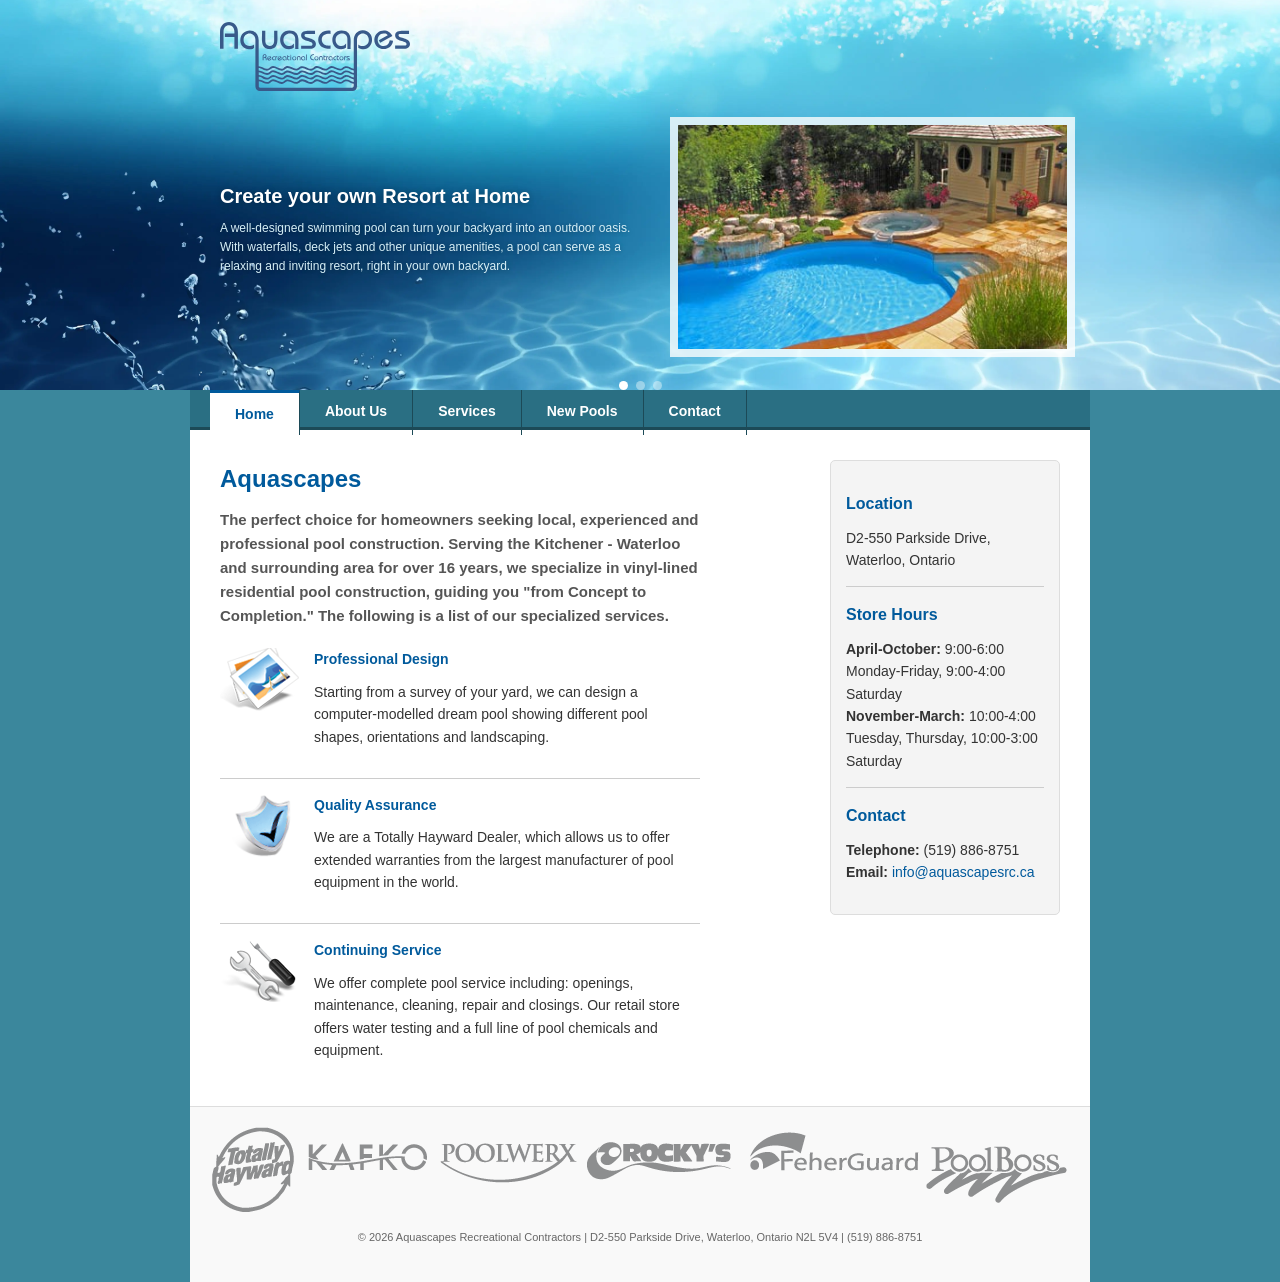
==== commit 4eb1205a: "Revamp hero banner: responsive flex slider Rework hero/banner layout and styles to a modern, respons" ====
--- a/index.html
+++ b/index.html
@@ -11,331 +11,333 @@
     <link rel="icon" href="icon.ico">
 </head>
 <body>
-    <div id="headerback">
-        <div id="container">
-            <header id="header">
-                <!-- START FADE DISPLAY (Hero Slider) -->
-                <div id="display">
-                    <!-- POOL 1 DISPLAY -->
-                    <div class="display_item active">
-                        <div class="display_text">
-                            <h1>Create your own Resort at Home</h1>
-                            <p>A well-designed swimming pool can turn your backyard into an outdoor oasis. With waterfalls, deck jets and other unique amenities, a pool can serve as a relaxing and inviting resort, right in your own backyard.</p>
-                        </div>
-                        <img src="images/aqua_pool_1.jpg" alt="SwimmingPool">
-                    </div>
-                    
-                    <!-- POOL 2 DISPLAY -->
-                    <div class="display_item">
-                        <div class="display_text">
-                            <h1>Create your own Resort at Home</h1>
-                            <p>A well-designed swimming pool can turn your backyard into an outdoor oasis. With waterfalls, deck jets and other unique amenities, a pool can serve as a relaxing and inviting resort, right in your own backyard.</p>
-                        </div>
-                        <img src="images/aqua_pool_2.jpg" alt="SwimmingPool">
-                    </div>
-                    
-                    <!-- POOL 3 DISPLAY -->
-                    <div class="display_item">
-                        <div class="display_text">
-                            <h1>Encourage Family Time</h1>
-                            <p>You'll make lasting memories as you teach your kids to swim, play with them in the pool, and barbecue by the water. When you build a pool, you're actually creating a fun place for your family to spend time together.</p>
-                        </div>
-                        <img src="images/aqua_pool_3.jpg" alt="SwimmingPool">
-                    </div>
-                    
-                    <!-- POOL 4 DISPLAY -->
-                    <div class="display_item">
-                        <div class="display_text">
-                            <h1>Encourage Family Time</h1>
-                            <p>You'll make lasting memories as you teach your kids to swim, play with them in the pool, and barbecue by the water. When you build a pool, you're actually creating a fun place for your family to spend time together.</p>
-                        </div>
-                        <img src="images/aqua_pool_4.jpg" alt="SwimmingPool">
-                    </div>
-                    
-                    <!-- POOL 5 DISPLAY -->
-                    <div class="display_item">
-                        <div class="display_text">
-                            <h1>A Gathering Place for Friends</h1>
-                            <p>A swimming pool in your backyard gives your kids and their friends a place to play that is both convenient and safe. You can have peace of mind knowing that your children are close by.</p>
-                        </div>
-                        <img src="images/aqua_pool_5.jpg" alt="SwimmingPool">
-                    </div>
-
-                    <!-- POOL 6 DISPLAY -->
-                    <div class="display_item">
-                        <div class="display_text">
-                            <h1>A Gathering Place for Friends</h1>
-                            <p>A swimming pool in your backyard gives your kids and their friends a place to play that is both convenient and safe. You can have peace of mind knowing that your children are close by.</p>
-                        </div>
-                        <img src="images/aqua_pool_6.jpg" alt="SwimmingPool">
-                    </div>
-                </div>
-            </header>
-
-            <div id="main">
-                <!-- START NAVIGATION -->
-                <nav id="navigation">
-                    <ul>
-                        <li class="tab active" data-target="home">Home</li>
-                        <li class="tab" data-target="about">About Us</li>
-                        <li class="tab" data-target="services">Services</li>
-                        <li class="tab" data-target="pools">New Pools</li>
-                        <li class="tab" data-target="contact">Contact</li>
-                    </ul>
-                </nav>
-                
-                <div id="content">
-                    <div id="jFlowSlide">
-                        <!-- START HOME PAGE -->
-                        <div class="page" id="home">
+
+    <!-- ============================================================
+         BANNER — background image lives on #headerback (full-width)
+         #container inside has no background so the image shows through
+         ============================================================ -->
+<div id="headerback">
+  <div id="container">
+    <header id="header">
+
+      <img class="logo"
+           src="https://kateroo.github.io/aqua-revamp/icons/Aquascapes%20logo%20blue.svg"
+           alt="Aquascapes Recreational Contractors">
+
+      <div id="display">
+
+        <div class="display_item active">
+          <div class="display_text">
+            <h1>Create your own Resort at Home</h1>
+            <p>A well-designed swimming pool can turn your backyard into an outdoor oasis. With waterfalls, deck jets and other unique amenities, a pool can serve as a relaxing and inviting resort, right in your own backyard.</p>
+          </div>
+          <img src="https://kateroo.github.io/aqua-revamp/images/aqua_pool_1.jpg" alt="SwimmingPool">
+        </div>
+
+        <div class="display_item">
+          <div class="display_text">
+            <h1>Encourage Family Time</h1>
+            <p>You'll make lasting memories as you teach your kids to swim, play with them in the pool, and barbecue by the water. When you build a pool, you're creating a fun place for your family to spend time together.</p>
+          </div>
+          <img src="https://kateroo.github.io/aqua-revamp/images/aqua_pool_3.jpg" alt="SwimmingPool">
+        </div>
+
+        <div class="display_item">
+          <div class="display_text">
+            <h1>A Gathering Place for Friends</h1>
+            <p>A swimming pool in your backyard gives your kids and their friends a place to play that is both convenient and safe. You can have peace of mind knowing that your children are close by.</p>
+          </div>
+          <img src="https://kateroo.github.io/aqua-revamp/images/aqua_pool_5.jpg" alt="SwimmingPool">
+        </div>
+
+      </div><!-- /display -->
+
+      <div id="dots">
+        <div class="dot active"></div>
+        <div class="dot"></div>
+        <div class="dot"></div>
+      </div>
+
+    </header>
+  </div>
+</div>
+
+    <!-- ============================================================
+         MAIN CONTENT — separate container with white background
+         ============================================================ -->
+    <div id="container">
+        <div id="main">
+
+            <!-- START NAVIGATION -->
+            <nav id="navigation">
+                <ul>
+                    <li class="tab active" data-target="home">Home</li>
+                    <li class="tab" data-target="about">About Us</li>
+                    <li class="tab" data-target="services">Services</li>
+                    <li class="tab" data-target="pools">New Pools</li>
+                    <li class="tab" data-target="contact">Contact</li>
+                </ul>
+            </nav>
+
+            <div id="content">
+                <div id="jFlowSlide">
+
+                    <!-- START HOME PAGE -->
+                    <div class="page" id="home">
+                        <div class="left">
+                            <h1>Aquascapes</h1>
+                            <p class="intro">The perfect choice for homeowners seeking local, experienced and professional pool construction. Serving the Kitchener - Waterloo and surrounding area for over 16 years, we specialize in vinyl-lined residential pool construction, guiding you "from Concept to Completion." The following is a list of our specialized services.</p>
+                            
+                            <table>
+                                <tr>
+                                    <td><img src="images/icon_designs2.png" alt="Increased Performance" class="leftimage"></td>
+                                    <td>
+                                        <h5>Professional Design</h5>
+                                        <p>Starting from a survey of your yard, we can design a computer-modelled dream pool showing different pool shapes, orientations and landscaping.</p>
+                                    </td>
+                                </tr>
+                            </table>
+                        
+                            <hr>
+                            
+                            <table>
+                                <tr>
+                                    <td><img src="images/icon_quality.png" alt="Better Ideas" class="leftimage"></td>
+                                    <td>
+                                        <h5>Quality Assurance</h5>
+                                        <p>We are a Totally Hayward Dealer, which allows us to offer extended warranties from the largest manufacturer of pool equipment in the world.</p>
+                                    </td>
+                                </tr>
+                            </table>
+                            
+                            <hr>
+                            
+                            <table>
+                                <tr>
+                                    <td><img src="images/icon_tools2.png" alt="Improved Security" class="leftimage"></td>
+                                    <td>
+                                        <h5>Continuing Service</h5>
+                                        <p>We offer complete pool service including: openings, maintenance, cleaning, repair and closings. Our retail store offers water testing and a full line of pool chemicals and equipment.</p>
+                                    </td>
+                                </tr>
+                            </table>
+                        </div>
+                        
+                        <div class="right">
+                            <div class="right_back">
+                                <h4>Location</h4>
+                                <p>D2-550 Parkside Drive, Waterloo, Ontario</p>
+                                <hr>
+                                <h4>Store Hours</h4>
+                                <p><strong>April-October: </strong> 9:00-6:00 Monday-Friday, 9:00-4:00 Saturday<br>
+                                <strong>November-March: </strong> 10:00-4:00 Tuesday, Thursday, 10:00-3:00 Saturday</p>
+                                <hr>
+                                <h4>Contact</h4>
+                                <p><strong>Telephone:</strong> (519) 886-8751<br>
+                                <strong>Email:</strong> <a href="mailto:info@aquascapesrc.ca">info@aquascapesrc.ca</a></p>
+                            </div>
+                        </div>
+                        <div class="spacer"></div>
+                    </div>
+                    <!-- END HOME PAGE -->
+
+                    <!-- START ABOUT US PAGE -->
+                    <div class="page" id="about" style="display: none;">
+                        <div class="right_back_2">                  
                             <div class="left">
-                                <h1>Aquascapes</h1>
-                                <p class="intro">The perfect choice for homeowners seeking local, experienced and professional pool construction. Serving the Kitchener - Waterloo and surrounding area for over 16 years, we specialize in vinyl-lined residential pool construction, guiding you "from Concept to Completion." The following is a list of our specialized services.</p>
-                                
-                                <table>
-                                    <tr>
-                                        <td><img src="images/icon_designs2.png" alt="Increased Performance" class="leftimage"></td>
-                                        <td>
-                                            <h5>Professional Design</h5>
-                                            <p>Starting from a survey of your yard, we can design a computer-modelled dream pool showing different pool shapes, orientations and landscaping.</p>
-                                        </td>
-                                    </tr>
-                                </table>
-                            
-                                <hr>
-                                
-                                <table>
-                                    <tr>
-                                        <td><img src="images/icon_quality.png" alt="Better Ideas" class="leftimage"></td>
-                                        <td>
-                                            <h5>Quality Assurance</h5>
-                                            <p>We are a Totally Hayward Dealer, which allows us to offer extended warranties from the largest manufacturer of pool equipment in the world.</p>
-                                        </td>
-                                    </tr>
-                                </table>
-                                
-                                <hr>
-                                
-                                <table>
-                                    <tr>
-                                        <td><img src="images/icon_tools2.png" alt="Improved Security" class="leftimage"></td>
-                                        <td>
-                                            <h5>Continuing Service</h5>
-                                            <p>We offer complete pool service including: openings, maintenance, cleaning, repair and closings. Our retail store offers water testing and a full line of pool chemicals and equipment.</p>
-                                        </td>
-                                    </tr>
-                                </table>
-                            </div>
-                            
-                            <div class="right">
-                                <div class="right_back">
-                                    <h4>Location</h4>
-                                    <p>D2-550 Parkside Drive, Waterloo, Ontario</p>
-                                    <hr>
-                                    <h4>Store Hours</h4>
-                                    <p><strong>April-October: </strong> 9:00-6:00 Monday-Friday, 9:00-4:00 Saturday<br>
-                                    <strong>November-March: </strong> 10:00-4:00 Tuesday, Thursday, 10:00-3:00 Saturday</p>
-                                    <hr>
-                                    <h4>Contact</h4>
-                                    <p><strong>Telephone:</strong> (519) 886-8751<br>
-                                    <strong>Email:</strong> <a href="mailto:info@aquascapesrc.ca">info@aquascapesrc.ca</a></p>
-                                </div>
-                            </div>
-                            <div class="spacer"></div>
-                        </div>
-                        
-                        <!-- START ABOUT US PAGE -->
-                        <div class="page" id="about" style="display: none;">
-                            <div class="right_back_2">                  
-                                <div class="left">
-                                    <h1>About Us</h1>
-                                    <p>Owner and operator Shaun Tully brings over 25 years of swimming pool construction experience to every project. Working with a team of dedicated staff, we help you to create the pool you want, the right shape, with the right features and the right equipment.</p>
-                                    <p>We pride ourselves on quality pool service and installation. If you're looking to remodel an existing pool, we do that too!</p>
-                                    <hr>
-                                    <h1>What Makes Us Unique</h1>
-                                    <p>Quality, care, and the personal touch. You work with the owner to design and build the backyard oasis that is just right for your family.</p>
-                                </div>
-                                    
-                                <div class="right">
-                                    <div class="right_back_2b"> 
-                                        <h4>Our Mission</h4>
-                                        <p>Our goal is to build high quality pools to suit our clients' needs using the finest materials and methods available. To focus on the quality of each installation, we limit the number of pools we build in a season. We operate with a small, dedicated crew supervised by the owner, who is the head installer, working on-site, every day.</p>
-                                    </div>
-                                </div>
-                            </div>
-                            <div class="spacer"></div>
-                        </div>
-                        
-                        <!-- START SERVICES PAGE -->
-                        <div class="page" id="services" style="display: none;">   
-                            <div class="left">
-                                <div class="right_back_2c">
-                                    <h1>Services</h1>
-                                    <p>Our Waterloo office at 550 Parkside Drive provides us a central location for our pool services and new pool installations. Come in for a water test, pool chemicals or replacement pool parts from Hayward, Jacuzzi, and many others. We also carry a full range of pool equipment including pool cleaners, salt water systems, solar blankets, rollers, safety covers, as well as pumps and filters.</p>
-                                    
-                                    <hr>
-                                    <h4>We Offer:</h4>
-                                    <ul>
-                                        <li>Seasonal pool openings & closings</li>
-                                        <li>Weekly pool maintenance service </li>
-                                        <li>Leak location and repair</li>
-                                        <li>Liner and coping replacements</li>
-                                        <li>Complete reconstruction of older pools</li>
-                                        <li>Custom safety cover installations</li>
-                                        <li>Pump, filter and heater repairs and replacement</li>
-                                        <li>Salt water system installation</li>
-                                        <li>Solar heating installation</li>
-                                        <li>Water testing</li>
-                                    </ul>
-                                </div>
-                            </div>
-                            <div class="right">
-                                <div class="right_back_3">
-                                    <h4>Our Team</h4>
-                                    <p>Knowledgeable, professional, trained, experienced and friendly. You'll notice our dedicated staff returns to us year after year, giving you the best in service and reliability.</p>
-                                </div>
-                            </div>
-                            <div class="spacer"></div>
-                        </div>
-                        
-                        <!-- START NEW POOLS PAGE -->
-                        <div class="page" id="pools" style="display: none;">
-                            <div class="left">
-                                <h1>New Pools</h1>
-                                <p>Each pool installation is unique, and your pool will be designed with the features and accessories needed to create your perfect outdoor oasis. We start by listening to your needs, and develop a full plan for every element of your pool project. Our experience has shown that careful planning in the design stage makes the construction flow smoothly, leading to the timely completion of a well-crafted pool.</p>
-                                <p>To construct your new Aquascapes pool, we use only the finest components from the best suppliers in the business. Our pool kits are from Kafko and Hayward supplies our circulation, filtration and control components. Aquascapes is committed to using the latest construction methods and techniques to ensure the highest quality and energy efficiency levels possible. Careful thought goes into equipment selection and plumbing design for each installation to provide the best water quality possible while using the least energy - keeping long-term operating costs low.</p>
-                                <p>We pride ourselves on the fact that our past customers continue to refer Aquascapes to their friends and family. Contact us and experience the Aquascapes difference today.</p>
+                                <h1>About Us</h1>
+                                <p>Owner and operator Shaun Tully brings over 25 years of swimming pool construction experience to every project. Working with a team of dedicated staff, we help you to create the pool you want, the right shape, with the right features and the right equipment.</p>
+                                <p>We pride ourselves on quality pool service and installation. If you're looking to remodel an existing pool, we do that too!</p>
+                                <hr>
+                                <h1>What Makes Us Unique</h1>
+                                <p>Quality, care, and the personal touch. You work with the owner to design and build the backyard oasis that is just right for your family.</p>
                             </div>
                                 
                             <div class="right">
-                                <div class="right_back_4">
-                                    <h4>Testimonials</h4>
-                                    <p>Thank you for building us such a wonderful pool. We are already enjoying it so much. Your work is to be commended. You made it very easy for us. Your neatness, and keeping our yard in great order during the building process is greatly appreciated. Thank you once again,</p><br> 
-                                    <p><i>- The Kennedy's</i></p> 
-                                    <hr>
-                                    <p>Thank you so much for an awesome job, the summer was great thanks to you and Aquascapes.</p><br> 
-                                    <p><i> - Jane and Paul </i></p>
+                                <div class="right_back_2b"> 
+                                    <h4>Our Mission</h4>
+                                    <p>Our goal is to build high quality pools to suit our clients' needs using the finest materials and methods available. To focus on the quality of each installation, we limit the number of pools we build in a season. We operate with a small, dedicated crew supervised by the owner, who is the head installer, working on-site, every day.</p>
                                 </div>
                             </div>
-                            <div class="spacer"></div>
+                        </div>
+                        <div class="spacer"></div>
+                    </div>
+                    <!-- END ABOUT US PAGE -->
+
+                    <!-- START SERVICES PAGE -->
+                    <div class="page" id="services" style="display: none;">   
+                        <div class="left">
+                            <div class="right_back_2c">
+                                <h1>Services</h1>
+                                <p>Our Waterloo office at 550 Parkside Drive provides us a central location for our pool services and new pool installations. Come in for a water test, pool chemicals or replacement pool parts from Hayward, Jacuzzi, and many others. We also carry a full range of pool equipment including pool cleaners, salt water systems, solar blankets, rollers, safety covers, as well as pumps and filters.</p>
+                                
+                                <hr>
+                                <h4>We Offer:</h4>
+                                <ul>
+                                    <li>Seasonal pool openings & closings</li>
+                                    <li>Weekly pool maintenance service</li>
+                                    <li>Leak location and repair</li>
+                                    <li>Liner and coping replacements</li>
+                                    <li>Complete reconstruction of older pools</li>
+                                    <li>Custom safety cover installations</li>
+                                    <li>Pump, filter and heater repairs and replacement</li>
+                                    <li>Salt water system installation</li>
+                                    <li>Solar heating installation</li>
+                                    <li>Water testing</li>
+                                </ul>
+                            </div>
+                        </div>
+                        <div class="right">
+                            <div class="right_back_3">
+                                <h4>Our Team</h4>
+                                <p>Knowledgeable, professional, trained, experienced and friendly. You'll notice our dedicated staff returns to us year after year, giving you the best in service and reliability.</p>
+                            </div>
+                        </div>
+                        <div class="spacer"></div>
+                    </div>
+                    <!-- END SERVICES PAGE -->
+
+                    <!-- START NEW POOLS PAGE -->
+                    <div class="page" id="pools" style="display: none;">
+                        <div class="left">
+                            <h1>New Pools</h1>
+                            <p>Each pool installation is unique, and your pool will be designed with the features and accessories needed to create your perfect outdoor oasis. We start by listening to your needs, and develop a full plan for every element of your pool project. Our experience has shown that careful planning in the design stage makes the construction flow smoothly, leading to the timely completion of a well-crafted pool.</p>
+                            <p>To construct your new Aquascapes pool, we use only the finest components from the best suppliers in the business. Our pool kits are from Kafko and Hayward supplies our circulation, filtration and control components. Aquascapes is committed to using the latest construction methods and techniques to ensure the highest quality and energy efficiency levels possible. Careful thought goes into equipment selection and plumbing design for each installation to provide the best water quality possible while using the least energy - keeping long-term operating costs low.</p>
+                            <p>We pride ourselves on the fact that our past customers continue to refer Aquascapes to their friends and family. Contact us and experience the Aquascapes difference today.</p>
+                        </div>
+                            
+                        <div class="right">
+                            <div class="right_back_4">
+                                <h4>Testimonials</h4>
+                                <p>Thank you for building us such a wonderful pool. We are already enjoying it so much. Your work is to be commended. You made it very easy for us. Your neatness, and keeping our yard in great order during the building process is greatly appreciated. Thank you once again,</p>
+                                <br>
+                                <p><i>- The Kennedy's</i></p> 
+                                <hr>
+                                <p>Thank you so much for an awesome job, the summer was great thanks to you and Aquascapes.</p>
+                                <br>
+                                <p><i>- Jane and Paul</i></p>
+                            </div>
+                        </div>
+                        <div class="spacer"></div>
+                    </div>
+                    <!-- END NEW POOLS PAGE -->
+
+                    <!-- START CONTACT US PAGE -->
+                    <div class="page" id="contact" style="display: none;">
+                        <div class="left">
+                            <h1>Contact Us</h1>
+                            <p>If you need more information, have any general questions about pool maintenance, or would like to schedule an appointment to talk about a new pool installation - please don't hesitate to contact us.</p>
+                            <div id="contact_form" class="form">
+                                <form id="commentForm" name="commentForm" method="post" action="https://aquascapesrc.ca/contactengine.php" enctype="multipart/form-data">
+                                    <div class="field">
+                                        <label>Name
+                                            <span class="small">Add your name</span>
+                                        </label>
+                                        <input name="Name" type="text" required>
+                                    </div>
+                                    <div class="field">
+                                        <label>Phone
+                                        <span class="small">Telephone number</span>
+                                        </label>
+                                        <input id="phone" name="Tel" type="tel" required>
+                                    </div>
+                                    <div class="field">
+                                        <label>Email
+                                            <span class="small">Add a valid address</span>
+                                        </label>
+                                        <input name="email" type="email" id="cemail" required>
+                                    </div>
+                                    <div class="field">
+                                        <label>Message
+                                            <span class="small">Communicate with us</span>
+                                        </label>
+                                        <textarea name="Message" cols="30" rows="7" required></textarea>
+                                    </div>
+                                    <div style="display:none;">
+                                        <label>Leave this field blank
+                                            <span class="small">If you are human</span>
+                                        </label>
+                                        <textarea name="url"></textarea>
+                                    </div>
+                                    <button type="submit">Send Message</button>
+                                    <div class="spacer"></div>
+                                </form>
+                            </div>
                         </div>
                         
-                        <!-- START CONTACT US PAGE -->
-                        <div class="page" id="contact" style="display: none;">
-                            <div class="left">
-                                <h1>Contact Us</h1>
-                                <p>If you need more information, have any general questions about pool maintenance, or would like to schedule an appointment to talk about a new pool installation - please don't hesitate to contact us.</p>
-                                <div id="contact_form" class="form">
-                                    <form id="commentForm" name="commentForm" method="post" action="https://aquascapesrc.ca/contactengine.php" enctype="multipart/form-data">
-                                        <div class="field">
-                                            <label>Name
-                                                <span class="small">Add your name</span>
-                                            </label>
-                                            <input name="Name" type="text" required>
-                                        </div>
-                                        <div class="field">
-                                            <label>Phone
-                                            <span class="small">Telephone number</span>
-                                            </label>
-                                            <input id="phone" name="Tel" type="tel" class="phoneUS" required>
-                                        </div>
-                                        <div class="field">
-                                            <label>Email
-                                                <span class="small">Add a valid address</span>
-                                            </label>
-                                            <input name="email" type="email" id="cemail" class="email" required>
-                                        </div>
-                                        <div class="field">
-                                            <label>Message
-                                                <span class="small">Communicate with us</span>
-                                            </label>
-                                            <textarea name="Message" cols="30" rows="7" required></textarea>
-                                        </div>
-                                        <div class="none" style="display:none;">
-                                            <label>Leave this field blank
-                                                <span class="small">If you are human</span>
-                                            </label>
-                                            <textarea name="url" type="text"></textarea>
-                                        </div>
-
-                                        <button type="submit" value="submit">Send Message</button>
-                                        <div class="spacer"></div>
-                                    </form>
-                                </div>
-                            </div>
-                            
-                            <div class="right">
-                                <div class="right_back_5">
-                                    <h4>Location</h4>
-                                    <p>D2-550 Parkside Drive, <br>Waterloo, Ontario N2L 5V4</p>
-                                    <hr>
-                                    <h4>Store Hours</h4>
-                                    <p><strong>April-October: </strong> 9:00-6:00 Monday-Friday, 9:00-4:00 Saturday<br>
-                                    <strong>November-March: </strong> 10:00-4:00 Tuesday, Thursday, 10:00-3:00 Saturday</p>
-                                    <hr>                        
-                                    <h4>Contact</h4>
-                                    <p><strong>Telephone:</strong> (519) 886-8751<br>
-                                    <strong>Email:</strong> <a href="mailto:info@aquascapesrc.ca">info@aquascapesrc.ca</a></p>
-                                    <hr>
-                                    <h4>Resources</h4>
-                                    <p>
-                                        <strong>Hayward warranty registration:</strong><br>
-                                        <a href="http://www.haywardcanada.com" title="Hayward" target="_blank" rel="noopener noreferrer">www.haywardcanada.com</a><br>
-                                        <strong>Kafko warranty registration:</strong><br>
-                                        <a href="http://www.kafko.com" title="Kafko" target="_blank" rel="noopener noreferrer">www.kafko.com</a><br>
-                                        <strong>Poolwerx:</strong><br>
-                                        <a href="http://www.poolwerxfab.com" title="Poolwerx" target="_blank" rel="noopener noreferrer">www.poolwerxfab.com</a>
-                                    </p>
-                                </div>
-                            </div>
-                            <div class="spacer"></div>
-                        </div>
-                    </div>
-                </div>
-
-                <!-- START FOOTER -->
-                <footer id="footer">
-                    <img src="images/aquascapes-logos.png" alt="Hayward, Kafko, Poolwerx, Rocky's, Poolboss">
-                    <p>&copy; 2026 Aquascapes Recreational Contractors | D2-550 Parkside Drive, Waterloo, Ontario N2L 5V4 | (519) 886-8751</p>
-                </footer>
-            </div>
-        </div>
-    </div>
+                        <div class="right">
+                            <div class="right_back_5">
+                                <h4>Location</h4>
+                                <p>D2-550 Parkside Drive, <br>Waterloo, Ontario N2L 5V4</p>
+                                <hr>
+                                <h4>Store Hours</h4>
+                                <p><strong>April-October: </strong> 9:00-6:00 Monday-Friday, 9:00-4:00 Saturday<br>
+                                <strong>November-March: </strong> 10:00-4:00 Tuesday, Thursday, 10:00-3:00 Saturday</p>
+                                <hr>                        
+                                <h4>Contact</h4>
+                                <p><strong>Telephone:</strong> (519) 886-8751<br>
+                                <strong>Email:</strong> <a href="mailto:info@aquascapesrc.ca">info@aquascapesrc.ca</a></p>
+                                <hr>
+                                <h4>Resources</h4>
+                                <p>
+                                    <strong>Hayward warranty registration:</strong><br>
+                                    <a href="http://www.haywardcanada.com" title="Hayward" target="_blank" rel="noopener noreferrer">www.haywardcanada.com</a><br>
+                                    <strong>Kafko warranty registration:</strong><br>
+                                    <a href="http://www.kafko.com" title="Kafko" target="_blank" rel="noopener noreferrer">www.kafko.com</a><br>
+                                    <strong>Poolwerx:</strong><br>
+                                    <a href="http://www.poolwerxfab.com" title="Poolwerx" target="_blank" rel="noopener noreferrer">www.poolwerxfab.com</a>
+                                </p>
+                            </div>
+                        </div>
+                        <div class="spacer"></div>
+                    </div>
+                    <!-- END CONTACT US PAGE -->
+
+                </div><!-- /jFlowSlide -->
+            </div><!-- /content -->
+
+            <!-- FOOTER -->
+            <footer id="footer">
+                <img src="images/aquascapes-logos.png" alt="Hayward, Kafko, Poolwerx, Rocky's, Poolboss">
+                <p>&copy; 2026 Aquascapes Recreational Contractors | D2-550 Parkside Drive, Waterloo, Ontario N2L 5V4 | (519) 886-8751</p>
+            </footer>
+
+        </div><!-- /main -->
+    </div><!-- /container -->
 
     <script>
         document.addEventListener('DOMContentLoaded', () => {
-            // Hero Slider Logic
-            const slides = document.querySelectorAll('.display_item');
-            let currentSlide = 0;
-            const slideInterval = 5000; // 5 seconds
-
-            function nextSlide() {
-                slides[currentSlide].classList.remove('active');
-                currentSlide = (currentSlide + 1) % slides.length;
-                slides[currentSlide].classList.add('active');
+
+            // ── Hero Slider ──
+            const items = document.querySelectorAll('.display_item');
+            const dots  = document.querySelectorAll('.dot');
+            let current = 0;
+
+            function goTo(n) {
+                items[current].classList.remove('active');
+                dots[current].classList.remove('active');
+                current = (n + items.length) % items.length;
+                items[current].classList.add('active');
+                dots[current].classList.add('active');
             }
 
-            if (slides.length > 0) {
-                setInterval(nextSlide, slideInterval);
-            }
-
-            // Tab Navigation Logic
-            const tabs = document.querySelectorAll('.tab');
+            dots.forEach((dot, i) => dot.addEventListener('click', () => goTo(i)));
+            setInterval(() => goTo(current + 1), 4000);
+
+            // ── Tab Navigation ──
+            const tabs  = document.querySelectorAll('.tab');
             const pages = document.querySelectorAll('.page');
 
             tabs.forEach(tab => {
                 tab.addEventListener('click', () => {
                     const targetId = tab.getAttribute('data-target');
 
-                    // Update active tab class
                     tabs.forEach(t => t.classList.remove('active'));
                     tab.classList.add('active');
 
-                    // Show target page, hide others
                     pages.forEach(page => {
                         if (page.id === targetId) {
                             page.style.display = 'block';
-                            // Add a small fade-in effect class if desired, handled in CSS
                             page.classList.add('fade-in');
                         } else {
                             page.style.display = 'none';
@@ -344,7 +346,8 @@
                     });
                 });
             });
+
         });
     </script>
 </body>
-</html>+</html>
--- a/css/style.css
+++ b/css/style.css
@@ -44,72 +44,105 @@
     margin: 15px 0;
 }
 
-/* Layout */
-#headerback {
-    background: url('../images/aqua_header_bg_ie.jpg') repeat-x top center;
+/* ── Layout ── */
+  #headerback {
     width: 100%;
-}
+    overflow: hidden;
+    background: url('https://kateroo.github.io/aqua-revamp/images/banner-flow-background.webp') no-repeat center center;
+    background-size: cover;
+  }
 
 #container {
-    width: 900px;
+    max-width: 900px;
     margin: 0 auto;
-}
-
-/* Hero Slider */
-#header {
-    height: 335px;
+  }
+
+  #header {
     position: relative;
-    overflow: hidden;
-}
-
-#display {
+    padding: 0 30px;
+  }
+
+  /* Logo */
+  #header .logo {
+    display: block;
+    width: 190px;
+    padding-top: 22px;
+    padding-bottom: 16px;
+  }
+
+  /* Slideshow — explicit height so absolute children don't collapse it */
+  #display {
+    position: relative;
     width: 100%;
-    height: 100%;
-    position: relative;
-}
-
-.display_item {
+    height: 260px;
+  }
+
+  /* All items: flex row, absolutely positioned, fades via opacity */
+  .display_item {
     position: absolute;
-    top: 0;
-    left: 0;
-    width: 100%;
-    height: 100%;
+    top: 0; left: 0;
+    width: 100%; height: 100%;
+    display: flex;
+    flex-direction: row;
+    align-items: center;
+    gap: 30px;
     opacity: 0;
     transition: opacity 1s ease-in-out;
     z-index: 1;
-}
-.display_item.active {
+  }
+  .display_item.active {
     opacity: 1;
     z-index: 2;
-}
-.display_item img {
-    position: absolute;
-    top: 40px;
-    right: 36px;
-    width: 406px;
-    height: 243px;
+  }
+
+/* Text — strict 50%, min-width: 0 prevents blowout */
+  .display_text {
+    flex: 0 0 50%;
+    min-width: 0;
+    color: #fff;
+  }
+  .display_text h1 {
+    color: #fff;
+    font-size: 20px;
+    font-weight: 700;
+    margin-bottom: 10px;
+    line-height: 1.3;
+    text-shadow: 0 1px 6px rgba(0,0,0,0.3);
+  }
+  .display_text p {
+    color: #d6eff7;
+    font-size: 12px;
+    line-height: 1.6;
+    text-shadow: 0 1px 4px rgba(0,0,0,0.25);
+  }
+
+  /* Image — fills the other 50% */
+  .display_item > img {
+    flex: 0 0 calc(50% - 15px);
+    min-width: 0;
+    width: calc(50% - 15px);
+    height: 240px;
     object-fit: cover;
-}
-
-.display_text {
-    position: absolute;
-    top: 150px;
-    left: 30px;
-    width: 400px;
-    color: #fff;
-}
-.display_text h1 {
-    color: #fff;
-    font-size: 21px;
-    margin-bottom: 5px;
-}
-.display_text p {
-    color: #B9DCE7;
-    font-size: 12px;
-    margin-bottom: 0;
-}
-
-/* Navigation Tabs */
+    border: 8px solid #ffffffc9;
+  }
+
+  /* Dots */
+  #dots {
+    display: flex;
+    justify-content: center;
+    gap: 8px;
+    padding-top: 14px;
+  }
+  .dot {
+    width: 9px; height: 9px;
+    border-radius: 50%;
+    background: rgba(255,255,255,0.4);
+    cursor: pointer;
+    transition: background 0.3s;
+  }
+  .dot.active { background: #fff; }
+
+/* ── Navigation Tabs ── */
 #navigation {
     background: #2a6f83;
     height: 40px;
@@ -136,7 +169,7 @@
     border-top: 3px solid #005A9C;
 }
 
-/* Main Content Area */
+/* ── Main Content Area ── */
 #main {
     background: #fff;
 }
@@ -246,7 +279,7 @@
     margin-bottom: 5px;
 }
 
-/* Footer */
+/* ── Footer ── */
 #footer {
     text-align: center;
     padding: 20px;
@@ -260,12 +293,27 @@
     max-width: 100%;
 }
 
-/* Responsive adjustments */
-@media (max-width: 820px) {
-    #container { width: 100%; }
-    .left, .right { float: none; width: 100%; }
-    .right { margin-top: 30px; }
-    .display_text { width: calc(100% - 40px); bottom: 20px; right: 20px; }
-    #navigation ul { flex-wrap: wrap; }
-    .tab { flex-grow: 1; text-align: center; }
-}
+ /* ── MOBILE ── */
+  @media (max-width: 640px) {
+    #container { padding: 0 16px; max-width: 640px;}
+
+    #display { height: auto; min-height: 420px; }
+
+    .display_item {
+      flex-direction: column;
+      align-items: flex-start;
+      height: auto;
+      min-height: 420px;
+    }
+
+    .display_text,
+    .display_item > img {
+      flex: 0 0 100%;
+      width: 100%;
+      min-width: 0;
+    }
+
+    .display_item > img {
+      height: 200px;
+    }
+  }
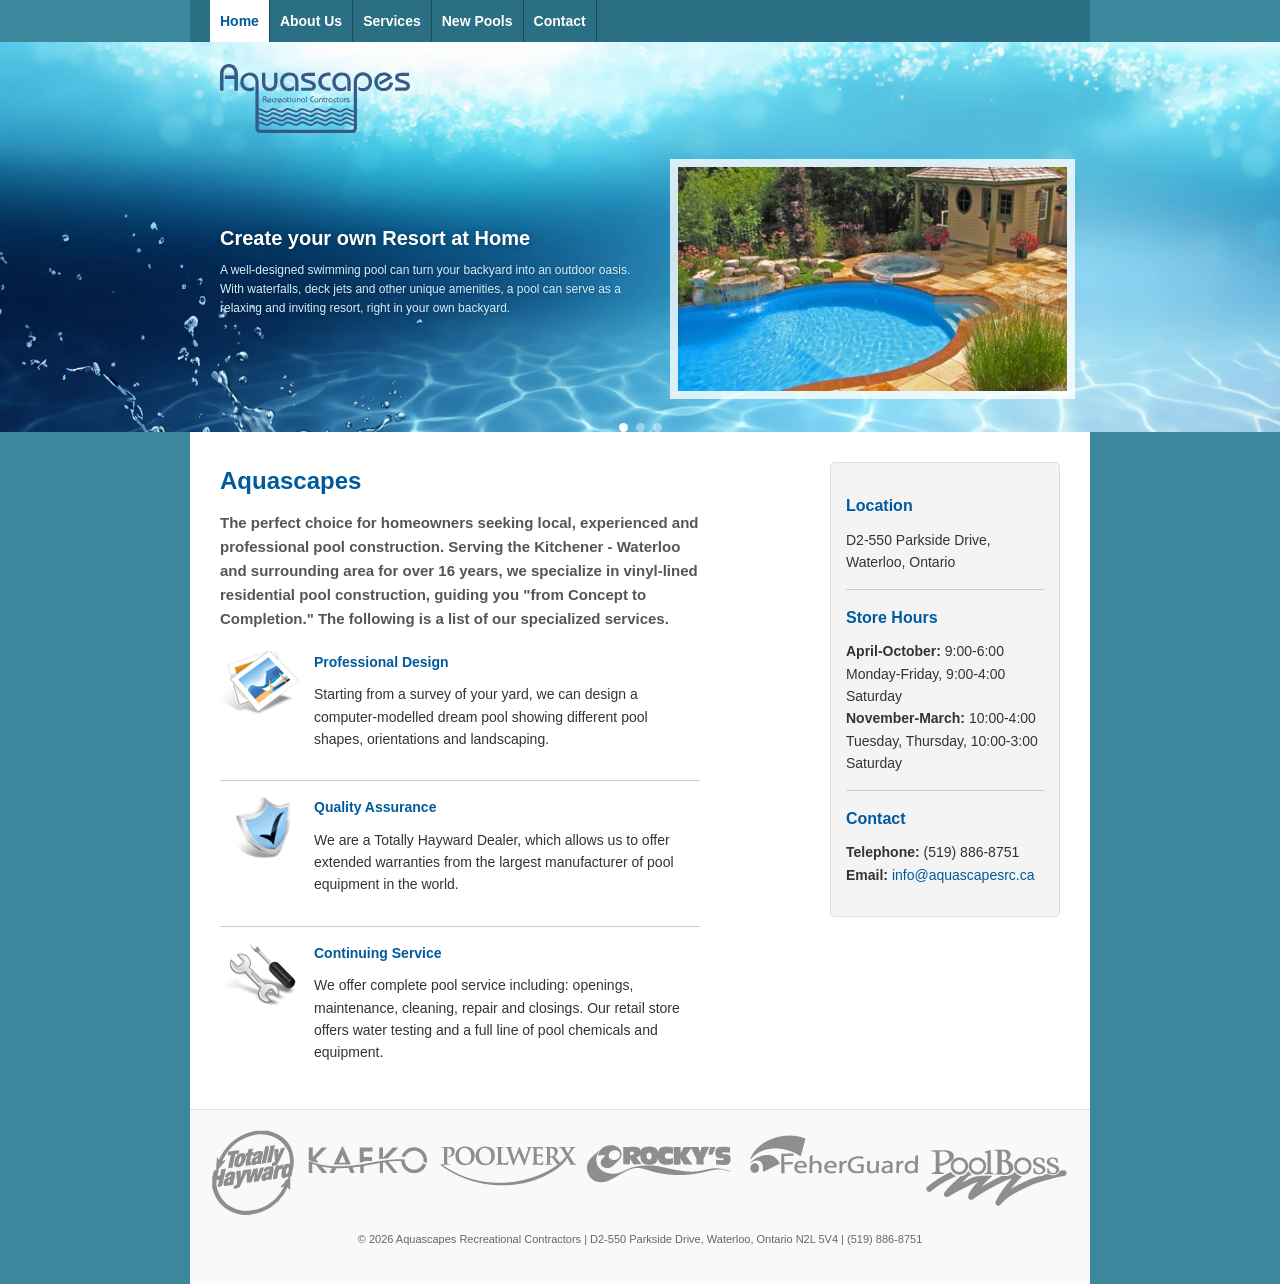
==== commit 7d979b51: "Use .container and refactor navigation Replace #container ID with reusable .container class in HTML " ====
--- a/index.html
+++ b/index.html
@@ -16,60 +16,8 @@
          BANNER — background image lives on #headerback (full-width)
          #container inside has no background so the image shows through
          ============================================================ -->
-<div id="headerback">
-  <div id="container">
-    <header id="header">
-
-      <img class="logo"
-           src="https://kateroo.github.io/aqua-revamp/icons/Aquascapes%20logo%20blue.svg"
-           alt="Aquascapes Recreational Contractors">
-
-      <div id="display">
-
-        <div class="display_item active">
-          <div class="display_text">
-            <h1>Create your own Resort at Home</h1>
-            <p>A well-designed swimming pool can turn your backyard into an outdoor oasis. With waterfalls, deck jets and other unique amenities, a pool can serve as a relaxing and inviting resort, right in your own backyard.</p>
-          </div>
-          <img src="https://kateroo.github.io/aqua-revamp/images/aqua_pool_1.jpg" alt="SwimmingPool">
-        </div>
-
-        <div class="display_item">
-          <div class="display_text">
-            <h1>Encourage Family Time</h1>
-            <p>You'll make lasting memories as you teach your kids to swim, play with them in the pool, and barbecue by the water. When you build a pool, you're creating a fun place for your family to spend time together.</p>
-          </div>
-          <img src="https://kateroo.github.io/aqua-revamp/images/aqua_pool_3.jpg" alt="SwimmingPool">
-        </div>
-
-        <div class="display_item">
-          <div class="display_text">
-            <h1>A Gathering Place for Friends</h1>
-            <p>A swimming pool in your backyard gives your kids and their friends a place to play that is both convenient and safe. You can have peace of mind knowing that your children are close by.</p>
-          </div>
-          <img src="https://kateroo.github.io/aqua-revamp/images/aqua_pool_5.jpg" alt="SwimmingPool">
-        </div>
-
-      </div><!-- /display -->
-
-      <div id="dots">
-        <div class="dot active"></div>
-        <div class="dot"></div>
-        <div class="dot"></div>
-      </div>
-
-    </header>
-  </div>
-</div>
-
-    <!-- ============================================================
-         MAIN CONTENT — separate container with white background
-         ============================================================ -->
-    <div id="container">
-        <div id="main">
-
-            <!-- START NAVIGATION -->
-            <nav id="navigation">
+    <div class="container">
+                <nav class="navigation">
                 <ul>
                     <li class="tab active" data-target="home">Home</li>
                     <li class="tab" data-target="about">About Us</li>
@@ -78,6 +26,61 @@
                     <li class="tab" data-target="contact">Contact</li>
                 </ul>
             </nav>
+    </div>
+ <div id="headerback">
+  <div class="container">
+    <header id="header">
+
+      <img class="logo"
+           src="https://kateroo.github.io/aqua-revamp/icons/Aquascapes%20logo%20blue.svg"
+           alt="Aquascapes Recreational Contractors">
+
+      <div id="display">
+
+        <div class="display_item active">
+          <div class="display_text">
+            <h1>Create your own Resort at Home</h1>
+            <p>A well-designed swimming pool can turn your backyard into an outdoor oasis. With waterfalls, deck jets and other unique amenities, a pool can serve as a relaxing and inviting resort, right in your own backyard.</p>
+          </div>
+          <img src="https://kateroo.github.io/aqua-revamp/images/aqua_pool_1.jpg" alt="SwimmingPool">
+        </div>
+
+        <div class="display_item">
+          <div class="display_text">
+            <h1>Encourage Family Time</h1>
+            <p>You'll make lasting memories as you teach your kids to swim, play with them in the pool, and barbecue by the water. When you build a pool, you're creating a fun place for your family to spend time together.</p>
+          </div>
+          <img src="https://kateroo.github.io/aqua-revamp/images/aqua_pool_3.jpg" alt="SwimmingPool">
+        </div>
+
+        <div class="display_item">
+          <div class="display_text">
+            <h1>A Gathering Place for Friends</h1>
+            <p>A swimming pool in your backyard gives your kids and their friends a place to play that is both convenient and safe. You can have peace of mind knowing that your children are close by.</p>
+          </div>
+          <img src="https://kateroo.github.io/aqua-revamp/images/aqua_pool_5.jpg" alt="SwimmingPool">
+        </div>
+
+      </div><!-- /display -->
+
+      <div id="dots">
+        <div class="dot active"></div>
+        <div class="dot"></div>
+        <div class="dot"></div>
+      </div>
+
+    </header>
+  </div>
+</div>
+
+    <!-- ============================================================
+         MAIN CONTENT — separate container with white background
+         ============================================================ -->
+    <div class="container">
+        <div id="main">
+
+            <!-- START NAVIGATION -->
+
 
             <div id="content">
                 <div id="jFlowSlide">
--- a/css/style.css
+++ b/css/style.css
@@ -52,7 +52,7 @@
     background-size: cover;
   }
 
-#container {
+.container {
     max-width: 900px;
     margin: 0 auto;
   }
@@ -143,17 +143,21 @@
   .dot.active { background: #fff; }
 
 /* ── Navigation Tabs ── */
-#navigation {
+.navigation {
     background: #2a6f83;
-    height: 40px;
-    border-bottom: 3px solid #1c4a57;
-}
-#navigation ul {
+}
+.navigation ul {
     list-style: none;
     display: flex;
+    margin-bottom: 0;
+    flex-direction: row;
+    flex-wrap: wrap;
+}
+.navigation ul li {
+    margin-bottom: 0;
 }
 .tab {
-    padding: 10px 25px;
+    padding: 10px 10px;
     color: #fff;
     font-weight: bold;
     cursor: pointer;
@@ -166,7 +170,6 @@
 .tab.active {
     background: #fff;
     color: #005A9C;
-    border-top: 3px solid #005A9C;
 }
 
 /* ── Main Content Area ── */
@@ -295,7 +298,7 @@
 
  /* ── MOBILE ── */
   @media (max-width: 640px) {
-    #container { padding: 0 16px; max-width: 640px;}
+    .container { padding: 0 16px; max-width: 640px;}
 
     #display { height: auto; min-height: 420px; }
 
@@ -316,4 +319,7 @@
     .display_item > img {
       height: 200px;
     }
-  }
+    div:has(> .navigation) {
+     padding:0;
+    }
+  }
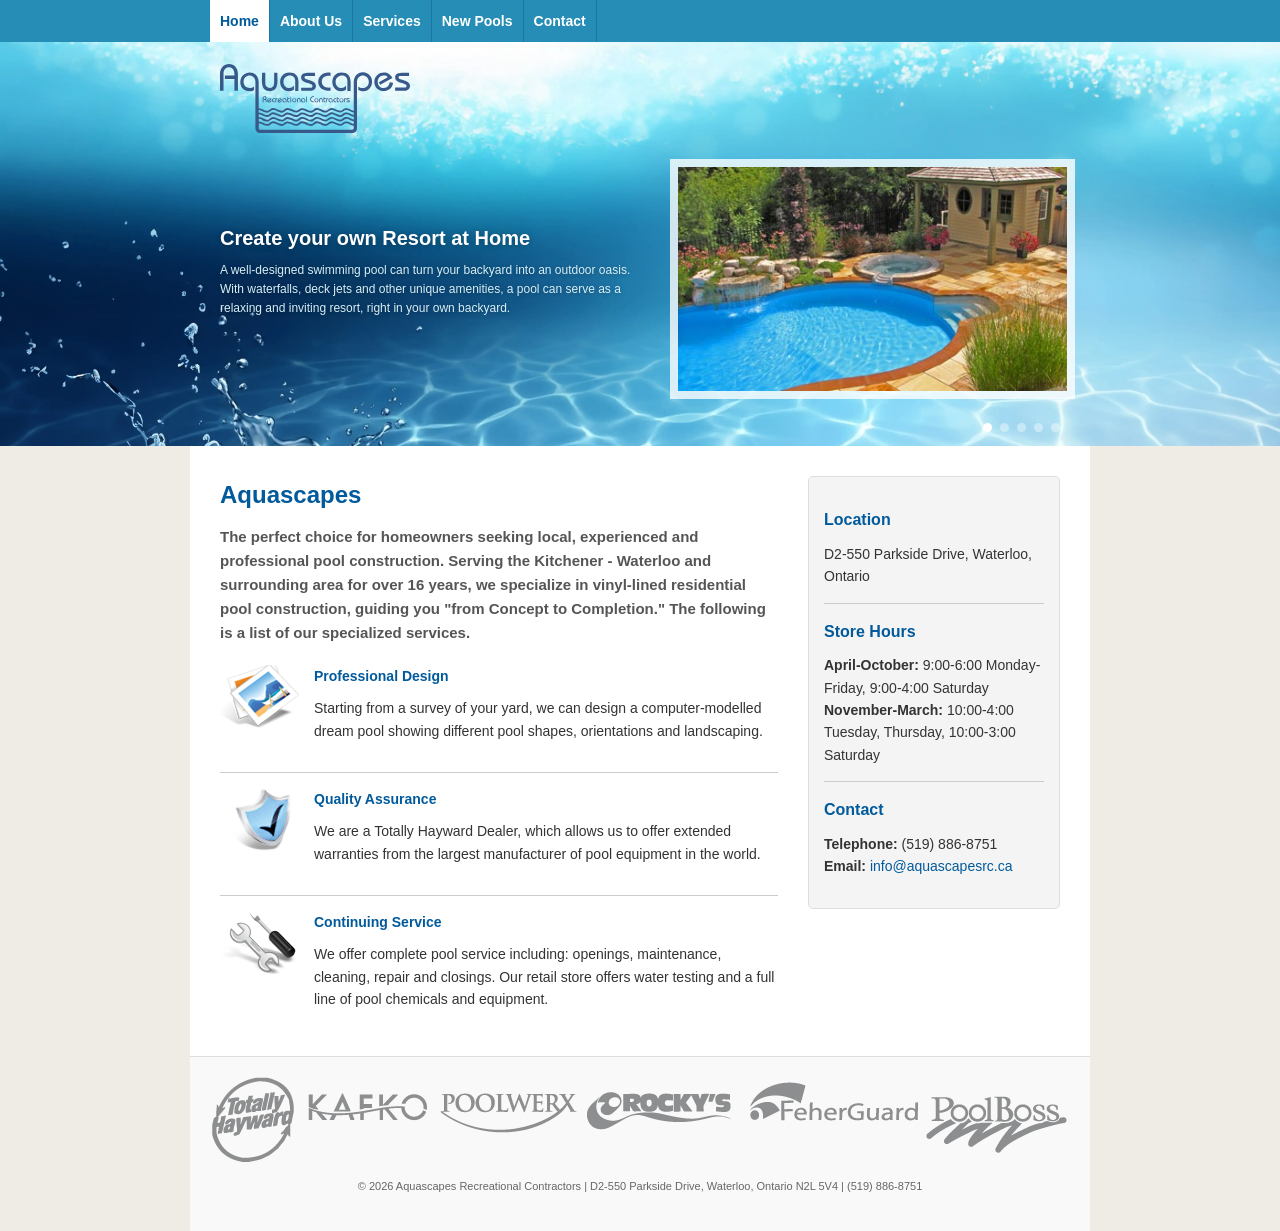
==== commit dafc4b86: "Refactor header/carousel layout and styles Move navigation into a new .menu wrapper and adjust heade" ====
--- a/index.html
+++ b/index.html
@@ -16,7 +16,8 @@
          BANNER — background image lives on #headerback (full-width)
          #container inside has no background so the image shows through
          ============================================================ -->
-    <div class="container">
+    <div class="menu">
+        <div class="container">
                 <nav class="navigation">
                 <ul>
                     <li class="tab active" data-target="home">Home</li>
@@ -25,7 +26,8 @@
                     <li class="tab" data-target="pools">New Pools</li>
                     <li class="tab" data-target="contact">Contact</li>
                 </ul>
-            </nav>
+                </nav>
+        </div>    
     </div>
  <div id="headerback">
   <div class="container">
@@ -55,16 +57,34 @@
 
         <div class="display_item">
           <div class="display_text">
-            <h1>A Gathering Place for Friends</h1>
-            <p>A swimming pool in your backyard gives your kids and their friends a place to play that is both convenient and safe. You can have peace of mind knowing that your children are close by.</p>
+            <h1>Professional Pool Services</h1>
+            <p>From seasonal openings and closings to weekly maintenance and leak detection, we provide comprehensive care for your pool, ensuring it remains in peak condition all season long.</p>
           </div>
           <img src="https://kateroo.github.io/aqua-revamp/images/aqua_pool_5.jpg" alt="SwimmingPool">
+        </div>
+
+        <div class="display_item">
+          <div class="display_text">
+            <h1>New Pool Construction</h1>
+            <p>We use the finest components and latest methods to build high-quality, energy-efficient pools. Our team guides you from initial design concept to the final, beautiful completion of your project.</p>
+          </div>
+          <img src="https://kateroo.github.io/aqua-revamp/images/aqua_pool_4.jpg" alt="SwimmingPool">
+        </div>
+
+        <div class="display_item">
+          <div class="display_text">
+            <h1>Get in Touch</h1>
+            <p>Have questions about pool maintenance or interested in a new installation? Contact our Waterloo office today to speak with our experienced staff and experience the Aquascapes difference.</p>
+          </div>
+          <img src="https://kateroo.github.io/aqua-revamp/images/aqua_pool_6.jpg" alt="SwimmingPool">
         </div>
 
       </div><!-- /display -->
 
       <div id="dots">
         <div class="dot active"></div>
+        <div class="dot"></div>
+        <div class="dot"></div>
         <div class="dot"></div>
         <div class="dot"></div>
       </div>
@@ -86,7 +106,7 @@
                 <div id="jFlowSlide">
 
                     <!-- START HOME PAGE -->
-                    <div class="page" id="home">
+                    <div class="page" id="home" style="display: flex;">
                         <div class="left">
                             <h1>Aquascapes</h1>
                             <p class="intro">The perfect choice for homeowners seeking local, experienced and professional pool construction. Serving the Kitchener - Waterloo and surrounding area for over 16 years, we specialize in vinyl-lined residential pool construction, guiding you "from Concept to Completion." The following is a list of our specialized services.</p>
@@ -140,7 +160,7 @@
                                 <strong>Email:</strong> <a href="mailto:info@aquascapesrc.ca">info@aquascapesrc.ca</a></p>
                             </div>
                         </div>
-                        <div class="spacer"></div>
+                        
                     </div>
                     <!-- END HOME PAGE -->
 
@@ -163,7 +183,7 @@
                                 </div>
                             </div>
                         </div>
-                        <div class="spacer"></div>
+                        
                     </div>
                     <!-- END ABOUT US PAGE -->
 
@@ -196,7 +216,7 @@
                                 <p>Knowledgeable, professional, trained, experienced and friendly. You'll notice our dedicated staff returns to us year after year, giving you the best in service and reliability.</p>
                             </div>
                         </div>
-                        <div class="spacer"></div>
+                        
                     </div>
                     <!-- END SERVICES PAGE -->
 
@@ -221,7 +241,7 @@
                                 <p><i>- Jane and Paul</i></p>
                             </div>
                         </div>
-                        <div class="spacer"></div>
+                        
                     </div>
                     <!-- END NEW POOLS PAGE -->
 
@@ -263,7 +283,7 @@
                                         <textarea name="url"></textarea>
                                     </div>
                                     <button type="submit">Send Message</button>
-                                    <div class="spacer"></div>
+                                    
                                 </form>
                             </div>
                         </div>
@@ -292,7 +312,7 @@
                                 </p>
                             </div>
                         </div>
-                        <div class="spacer"></div>
+                        
                     </div>
                     <!-- END CONTACT US PAGE -->
 
@@ -325,14 +345,17 @@
             }
 
             dots.forEach((dot, i) => dot.addEventListener('click', () => goTo(i)));
-            setInterval(() => goTo(current + 1), 4000);
+            // Automatic rotation removed as requested
 
             // ── Tab Navigation ──
             const tabs  = document.querySelectorAll('.tab');
             const pages = document.querySelectorAll('.page');
 
-            tabs.forEach(tab => {
+            tabs.forEach((tab, index) => {
                 tab.addEventListener('click', () => {
+                    // Update Banner Carousel
+                    goTo(index);
+
                     const targetId = tab.getAttribute('data-target');
 
                     tabs.forEach(t => t.classList.remove('active'));
@@ -340,7 +363,7 @@
 
                     pages.forEach(page => {
                         if (page.id === targetId) {
-                            page.style.display = 'block';
+                            page.style.display = 'flex';
                             page.classList.add('fade-in');
                         } else {
                             page.style.display = 'none';
--- a/css/style.css
+++ b/css/style.css
@@ -11,10 +11,15 @@
 
 body {
     font-family: Arial, Helvetica, sans-serif;
-    background-color: #3b879c;
+    background-color: #eeece5;
     color: #333;
     line-height: 1.6;
     font-size: 14px;
+  /* background: url(https://kateroo.github.io/aqua-revamp/images/banner-flow-background3.webp) no-repeat center center;*/
+    background-size: cover;
+    background-attachment: fixed;
+    height: 100%;
+    min-height: 100vh;
 }
 
 a {
@@ -87,9 +92,18 @@
     align-items: center;
     gap: 30px;
     opacity: 0;
-    transition: opacity 1s ease-in-out;
+   /* transition: opacity 0.4s ease-in-out;*/
+   animation: fadeIn 0.4s ease-in;
     z-index: 1;
   }
+
+     
+}
+
+@keyframes fadeIn {
+    from { opacity: 0; }
+    to { opacity: 1; }
+}
   .display_item.active {
     opacity: 1;
     z-index: 2;
@@ -129,9 +143,10 @@
   /* Dots */
   #dots {
     display: flex;
-    justify-content: center;
+    justify-content: flex-end;
     gap: 8px;
     padding-top: 14px;
+    padding-bottom: 14px;
   }
   .dot {
     width: 9px; height: 9px;
@@ -144,7 +159,7 @@
 
 /* ── Navigation Tabs ── */
 .navigation {
-    background: #2a6f83;
+   
 }
 .navigation ul {
     list-style: none;
@@ -156,12 +171,17 @@
 .navigation ul li {
     margin-bottom: 0;
 }
+
+.menu{
+    width: 100%;
+    background-color: #268db6;
+}
 .tab {
     padding: 10px 10px;
     color: #fff;
     font-weight: bold;
     cursor: pointer;
-    border-right: 1px solid #1c4a57;
+    border-right: 1px solid #1f74a7;
     transition: background 0.3s;
 }
 .tab:hover {
@@ -185,25 +205,32 @@
 
 .page {
     padding: 30px;
+    display: flex;
+    flex-direction: row;
+    flex-wrap: nowrap;
+    align-content: flex-start;
+    justify-content: space-between;
+    align-items: flex-start;
+    gap: 30px;
 }
 
 .fade-in {
-    animation: fadeIn 0.4s ease-in;
+   animation: fadeIn 0.4s ease-in;
 }
 
 @keyframes fadeIn {
-    from { opacity: 0; transform: translateY(10px); }
-    to { opacity: 1; transform: translateY(0); }
+    from { opacity: 0; }
+    to { opacity: 1; }
 }
 
 /* Two Column Layout inside Pages */
 .left {
     float: left;
-    width: 480px;
+    min-width: 30%;
 }
 .right {
     float: right;
-    width: 230px;
+    min-width: 30%;
 }
 .spacer {
     clear: both;
@@ -300,6 +327,10 @@
   @media (max-width: 640px) {
     .container { padding: 0 16px; max-width: 640px;}
 
+    .page{
+        flex-wrap: wrap;
+    }
+
     #display { height: auto; min-height: 420px; }
 
     .display_item {
